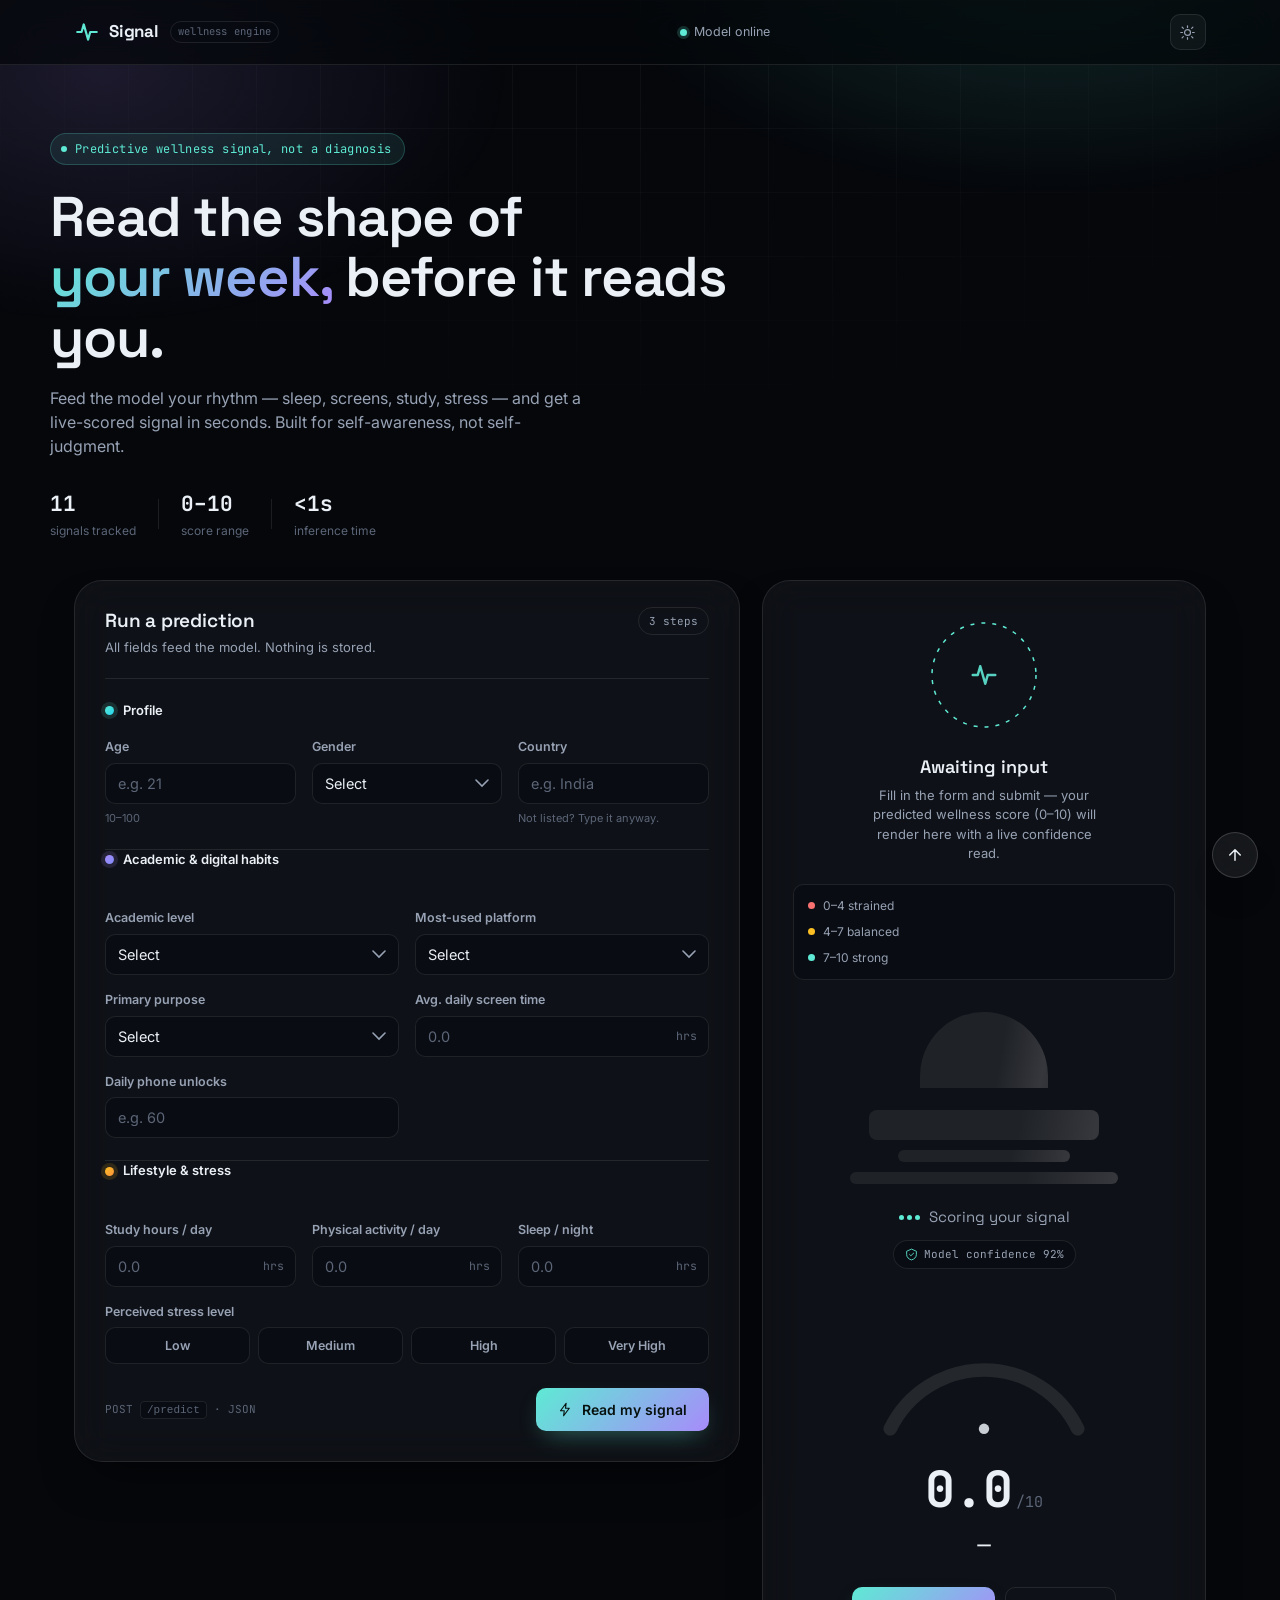
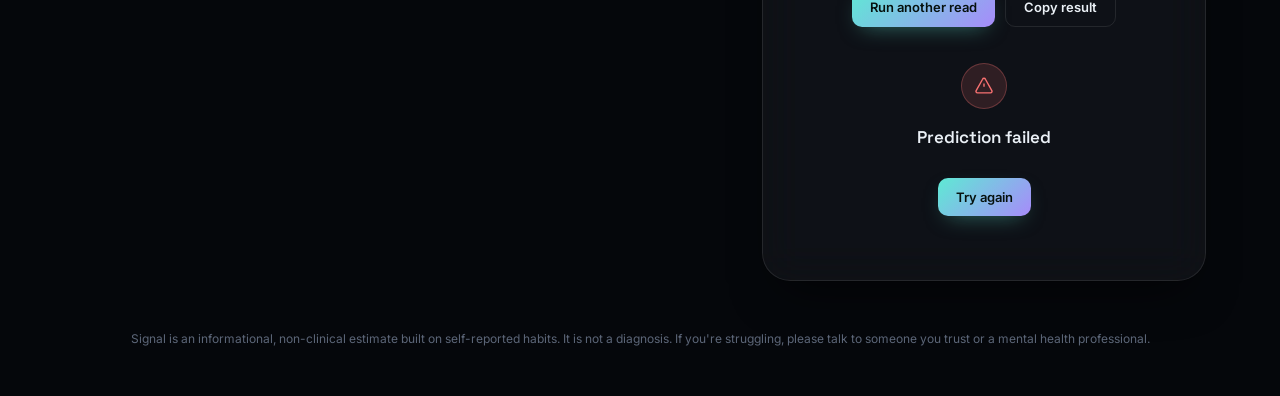
==== index.html @ 1fbdcd04 "Add files via upload" ====
<!DOCTYPE html>
<html lang="en">
<head>
<meta charset="UTF-8" />
<meta name="viewport" content="width=device-width, initial-scale=1.0" />
<title>Signal — Wellness Prediction</title>
<link rel="preconnect" href="https://fonts.googleapis.com">
<link rel="preconnect" href="https://fonts.gstatic.com" crossorigin>
<link href="https://fonts.googleapis.com/css2?family=Space+Grotesk:wght@400;500;600;700&family=Inter:wght@400;500;600;700;800&family=JetBrains+Mono:wght@400;500;600;700&display=swap" rel="stylesheet">
<link rel="stylesheet" href="style.css" />
</head>
<body data-theme="dark">

<div class="bg-glow" aria-hidden="true"></div>
<div class="bg-grid" aria-hidden="true"></div>

<!-- ============ TOAST HOST ============ -->
<div class="toast-host" id="toast-host" aria-live="polite" aria-atomic="true"></div>

<!-- ============ STICKY NAV ============ -->
<nav class="topnav">
  <div class="topnav-inner">
    <div class="brand">
      <span class="brand-mark" aria-hidden="true">
        <svg viewBox="0 0 24 24" fill="none"><path d="M3 12h4l2-7 4 14 2-7h6" stroke="url(#navGrad)" stroke-width="2" stroke-linecap="round" stroke-linejoin="round"/><defs><linearGradient id="navGrad" x1="0" y1="0" x2="24" y2="0"><stop stop-color="#5EEAD4"/><stop offset="1" stop-color="#A78BFA"/></linearGradient></defs></svg>
      </span>
      <span class="brand-name">Signal</span>
      <span class="brand-tag">wellness&nbsp;engine</span>
    </div>

    <div class="topnav-status">
      <span class="status-dot" id="status-dot"></span>
      <span class="status-text" id="status-text">Model online</span>
    </div>

    <div class="topnav-actions">
      <button type="button" class="icon-btn" id="theme-toggle" aria-label="Toggle dark mode" title="Toggle theme">
        <svg class="icon-sun" viewBox="0 0 24 24" fill="none"><circle cx="12" cy="12" r="4.2" stroke="currentColor" stroke-width="1.7"/><path d="M12 2.5v2.4M12 19.1v2.4M4.4 4.4l1.7 1.7M17.9 17.9l1.7 1.7M2.5 12h2.4M19.1 12h2.4M4.4 19.6l1.7-1.7M17.9 6.1l1.7-1.7" stroke="currentColor" stroke-width="1.7" stroke-linecap="round"/></svg>
        <svg class="icon-moon" viewBox="0 0 24 24" fill="none"><path d="M20 14.5A8.5 8.5 0 1 1 9.5 4a6.8 6.8 0 0 0 10.5 10.5Z" stroke="currentColor" stroke-width="1.7" stroke-linejoin="round"/></svg>
      </button>
    </div>
  </div>
</nav>

<!-- ============ HERO ============ -->
<header class="hero">
  <div class="hero-inner">
    <span class="hero-eyebrow">
      <span class="eyebrow-pulse"></span>
      Predictive wellness signal, not a diagnosis
    </span>
    <h1 class="hero-title">Read the shape of<br /><em>your week,</em> before it reads you.</h1>
    <p class="hero-sub">Feed the model your rhythm — sleep, screens, study, stress — and get a live-scored signal in seconds. Built for self-awareness, not self-judgment.</p>
    <div class="hero-stats">
      <div class="hero-stat">
        <span class="hero-stat-num">11</span>
        <span class="hero-stat-label">signals tracked</span>
      </div>
      <div class="hero-stat-divider" aria-hidden="true"></div>
      <div class="hero-stat">
        <span class="hero-stat-num">0–10</span>
        <span class="hero-stat-label">score range</span>
      </div>
      <div class="hero-stat-divider" aria-hidden="true"></div>
      <div class="hero-stat">
        <span class="hero-stat-num">&lt;1s</span>
        <span class="hero-stat-label">inference time</span>
      </div>
    </div>
  </div>
</header>

<!-- ============ MAIN ============ -->
<main class="layout">

  <!-- FORM PANEL -->
  <section class="panel form-panel glass" aria-labelledby="form-heading">
    <div class="panel-head">
      <div>
        <h2 id="form-heading" class="panel-title">Run a prediction</h2>
        <p class="panel-sub">All fields feed the model. Nothing is stored.</p>
      </div>
      <span class="panel-badge">3 steps</span>
    </div>

    <form id="predict-form" novalidate>

      <fieldset class="group">
        <legend><span class="legend-dot" style="--dot-c1:#5EEAD4;--dot-c2:#22D3EE"></span> Profile</legend>
        <div class="grid grid-3">
          <div class="field">
            <label for="age">Age</label>
            <input type="number" id="age" name="age" min="10" max="100" step="1" required placeholder="e.g. 21" />
            <span class="hint">10–100</span>
            <span class="error-msg" data-for="age"></span>
          </div>
          <div class="field">
            <label for="gender">Gender</label>
            <select id="gender" name="gender" required>
              <option value="" disabled selected hidden>Select</option>
              <option value="Male">Male</option>
              <option value="Female">Female</option>
            </select>
            <span class="error-msg" data-for="gender"></span>
          </div>
          <div class="field">
            <label for="country">Country</label>
            <input type="text" id="country" name="country" list="country-list" required placeholder="e.g. India" autocomplete="off" />
            <datalist id="country-list">
              <option value="India"></option>
              <option value="USA"></option>
              <option value="Canada"></option>
              <option value="Australia"></option>
              <option value="UK"></option>
              <option value="Germany"></option>
              <option value="Mexico"></option>
              <option value="Turkey"></option>
              <option value="France"></option>
            </datalist>
            <span class="hint">Not listed? Type it anyway.</span>
            <span class="error-msg" data-for="country"></span>
          </div>
        </div>
      </fieldset>

      <fieldset class="group">
        <legend><span class="legend-dot" style="--dot-c1:#A78BFA;--dot-c2:#818CF8"></span> Academic &amp; digital habits</legend>
        <div class="grid grid-2">
          <div class="field">
            <label for="academic_level">Academic level</label>
            <select id="academic_level" name="academic_level" required>
              <option value="" disabled selected hidden>Select</option>
              <option value="High School">High School</option>
              <option value="Undergraduate">Undergraduate</option>
              <option value="Graduate">Graduate</option>
            </select>
            <span class="error-msg" data-for="academic_level"></span>
          </div>
          <div class="field">
            <label for="most_used_platform">Most-used platform</label>
            <select id="most_used_platform" name="most_used_platform" required>
              <option value="" disabled selected hidden>Select</option>
              <option value="Facebook">Facebook</option>
              <option value="Instagram">Instagram</option>
              <option value="Snapchat">Snapchat</option>
              <option value="Twitter">Twitter</option>
              <option value="YouTube">YouTube</option>
              <option value="TikTok">TikTok</option>
              <option value="LinkedIn">LinkedIn</option>
              <option value="LINE">LINE</option>
              <option value="KakaoTalk">KakaoTalk</option>
              <option value="VKontakte">VKontakte</option>
              <option value="WhatsApp">WhatsApp</option>
              <option value="WeChat">WeChat</option>
            </select>
            <span class="error-msg" data-for="most_used_platform"></span>
          </div>
          <div class="field">
            <label for="purpose_of_use">Primary purpose</label>
            <select id="purpose_of_use" name="purpose_of_use" required>
              <option value="" disabled selected hidden>Select</option>
              <option value="Networking">Networking</option>
              <option value="Education">Education</option>
              <option value="Entertainment">Entertainment</option>
              <option value="News">News</option>
            </select>
            <span class="error-msg" data-for="purpose_of_use"></span>
          </div>
          <div class="field">
            <label for="avg_daily_usage_hours">Avg. daily screen time</label>
            <div class="unit-input">
              <input type="number" id="avg_daily_usage_hours" name="avg_daily_usage_hours" min="0" max="24" step="0.1" required placeholder="0.0" />
              <span class="unit">hrs</span>
            </div>
            <span class="error-msg" data-for="avg_daily_usage_hours"></span>
          </div>
          <div class="field">
            <label for="daily_unlocks">Daily phone unlocks</label>
            <input type="number" id="daily_unlocks" name="daily_unlocks" min="0" step="1" required placeholder="e.g. 60" />
            <span class="error-msg" data-for="daily_unlocks"></span>
          </div>
        </div>
      </fieldset>

      <fieldset class="group">
        <legend><span class="legend-dot" style="--dot-c1:#FBBF24;--dot-c2:#FB923C"></span> Lifestyle &amp; stress</legend>
        <div class="grid grid-3">
          <div class="field">
            <label for="study_hours">Study hours / day</label>
            <div class="unit-input">
              <input type="number" id="study_hours" name="study_hours" min="0" max="24" step="0.1" required placeholder="0.0" />
              <span class="unit">hrs</span>
            </div>
            <span class="error-msg" data-for="study_hours"></span>
          </div>
          <div class="field">
            <label for="physical_activity_hours">Physical activity / day</label>
            <div class="unit-input">
              <input type="number" id="physical_activity_hours" name="physical_activity_hours" min="0" max="24" step="0.1" required placeholder="0.0" />
              <span class="unit">hrs</span>
            </div>
            <span class="error-msg" data-for="physical_activity_hours"></span>
          </div>
          <div class="field">
            <label for="sleep_hours_per_night">Sleep / night</label>
            <div class="unit-input">
              <input type="number" id="sleep_hours_per_night" name="sleep_hours_per_night" min="0" max="24" step="0.1" required placeholder="0.0" />
              <span class="unit">hrs</span>
            </div>
            <span class="error-msg" data-for="sleep_hours_per_night"></span>
          </div>
          <div class="field field-span">
            <label>Perceived stress level</label>
            <div class="segmented" id="stress_level_group" data-name="stress_level">
              <button type="button" class="seg-btn" data-value="Low">Low</button>
              <button type="button" class="seg-btn" data-value="Medium">Medium</button>
              <button type="button" class="seg-btn" data-value="High">High</button>
              <button type="button" class="seg-btn" data-value="Very High">Very High</button>
            </div>
            <input type="hidden" id="stress_level" name="stress_level" required />
            <span class="error-msg" data-for="stress_level"></span>
          </div>
        </div>
      </fieldset>

      <div class="form-footer">
        <p class="api-note">POST <code>/predict</code> · JSON</p>
        <button type="submit" class="submit-btn" id="submit-btn">
          <svg class="btn-icon" viewBox="0 0 24 24" fill="none"><path d="M13 2 4 14h6l-1 8 9-12h-6l1-8Z" stroke="currentColor" stroke-width="1.8" stroke-linecap="round" stroke-linejoin="round"/></svg>
          <span class="btn-label">Read my signal</span>
          <span class="btn-spinner" aria-hidden="true"></span>
        </button>
      </div>
    </form>
  </section>

  <!-- RESULT PANEL -->
  <aside class="panel result-panel glass" aria-live="polite">
    <div class="result-inner" id="result-inner">

      <!-- IDLE -->
      <div class="state state-idle" id="state-idle">
        <div class="idle-orb">
          <svg viewBox="0 0 120 120" class="orb-ring"><circle cx="60" cy="60" r="52" fill="none" stroke="url(#idleGrad)" stroke-width="1.5" stroke-dasharray="4 7"/><defs><linearGradient id="idleGrad" x1="0" y1="0" x2="120" y2="120"><stop stop-color="#5EEAD4"/><stop offset="1" stop-color="#A78BFA"/></linearGradient></defs></svg>
          <svg class="orb-glyph" viewBox="0 0 24 24" fill="none"><path d="M3 12h4l2-7 4 14 2-7h6" stroke="url(#idleGrad2)" stroke-width="2" stroke-linecap="round" stroke-linejoin="round"/><defs><linearGradient id="idleGrad2" x1="0" y1="0" x2="24" y2="0"><stop stop-color="#5EEAD4"/><stop offset="1" stop-color="#A78BFA"/></linearGradient></defs></svg>
        </div>
        <p class="idle-label">Awaiting input</p>
        <p class="idle-copy">Fill in the form and submit — your predicted wellness score (0–10) will render here with a live confidence read.</p>
        <div class="idle-legend">
          <span><i class="dot dot-low"></i>0–4 strained</span>
          <span><i class="dot dot-mid"></i>4–7 balanced</span>
          <span><i class="dot dot-high"></i>7–10 strong</span>
        </div>
      </div>

      <!-- LOADING (skeleton) -->
      <div class="state state-loading" id="state-loading" hidden>
        <div class="skel skel-circle"></div>
        <div class="skel skel-line skel-line-lg"></div>
        <div class="skel skel-line skel-line-md"></div>
        <div class="skel skel-line skel-line-sm"></div>
        <p class="loading-label">
          <span class="loading-dots"><i></i><i></i><i></i></span>
          Scoring your signal
        </p>
      </div>

      <!-- RESULT -->
      <div class="state state-result" id="state-result" hidden>
        <div class="confidence-chip" id="confidence-chip">
          <svg viewBox="0 0 24 24" fill="none" width="13" height="13"><path d="M12 2 3 6v6c0 5 3.8 8.7 9 10 5.2-1.3 9-5 9-10V6l-9-4Z" stroke="currentColor" stroke-width="1.6" stroke-linejoin="round"/><path d="m8.5 12 2.3 2.3L16 9.5" stroke="currentColor" stroke-width="1.6" stroke-linecap="round" stroke-linejoin="round"/></svg>
          <span id="confidence-text">Model confidence 92%</span>
        </div>

        <svg class="gauge gauge-result" viewBox="0 0 240 160" aria-hidden="true">
          <defs>
            <linearGradient id="gaugeGradient" x1="0%" y1="0%" x2="100%" y2="0%">
              <stop offset="0%" stop-color="#F87171"/>
              <stop offset="45%" stop-color="#FBBF24"/>
              <stop offset="100%" stop-color="#5EEAD4"/>
            </linearGradient>
            <filter id="glow"><feGaussianBlur stdDeviation="3.5" result="b"/><feMerge><feMergeNode in="b"/><feMergeNode in="SourceGraphic"/></feMerge></filter>
          </defs>
          <path class="gauge-track" d="M 30 140 A 100 100 0 0 1 210 140" />
          <path class="gauge-fill" id="gauge-fill" d="M 30 140 A 100 100 0 0 1 210 140" filter="url(#glow)" />
          <g class="gauge-ticks"></g>
          <circle class="gauge-needle-hub" cx="120" cy="140" r="5" />
        </svg>
        <div class="score-readout">
          <span class="score-number" id="score-number">0.0</span>
          <span class="score-max">/10</span>
        </div>
        <p class="score-band" id="score-band">—</p>
        <p class="score-context" id="score-context"></p>

        <div class="result-actions">
          <button type="button" class="reset-btn" id="reset-btn">Run another read</button>
          <button type="button" class="ghost-btn" id="copy-btn">Copy result</button>
        </div>
      </div>

      <!-- ERROR -->
      <div class="state state-error" id="state-error" hidden>
        <div class="error-icon" aria-hidden="true">
          <svg viewBox="0 0 24 24" fill="none" width="20" height="20"><path d="M12 9v4M12 16.5h.01M10.3 3.9 2.6 17.5a1.8 1.8 0 0 0 1.6 2.7h15.6a1.8 1.8 0 0 0 1.6-2.7L13.7 3.9a1.8 1.8 0 0 0-3.4 0Z" stroke="currentColor" stroke-width="1.7" stroke-linejoin="round"/></svg>
        </div>
        <p class="error-label" id="error-label">Prediction failed</p>
        <p class="error-copy" id="error-copy"></p>
        <button type="button" class="reset-btn" id="error-retry-btn">Try again</button>
      </div>

    </div>
  </aside>

</main>

<!-- ============ FLOATING ACTION BUTTON ============ -->
<button type="button" class="fab" id="fab-top" aria-label="Back to top" hidden>
  <svg viewBox="0 0 24 24" fill="none"><path d="M12 19V5M5 12l7-7 7 7" stroke="currentColor" stroke-width="2" stroke-linecap="round" stroke-linejoin="round"/></svg>
</button>

<footer class="site-footer">
  <p>Signal is an informational, non-clinical estimate built on self-reported habits. It is not a diagnosis. If you're struggling, please talk to someone you trust or a mental health professional.</p>
</footer>

<script src="script.js"></script>
</body>
</html>
---- style.css ----
/* =========================================================
   TOKENS
   ========================================================= */
:root {
  --font-display: 'Space Grotesk', 'Inter', sans-serif;
  --font-body:    'Inter', -apple-system, sans-serif;
  --font-mono:    'JetBrains Mono', 'SFMono-Regular', monospace;

  --radius-sm: 10px;
  --radius-md: 16px;
  --radius-lg: 24px;
  --radius-xl: 28px;

  --cyan:   #5EEAD4;
  --cyan-2: #22D3EE;
  --violet: #A78BFA;
  --indigo: #818CF8;
  --amber:  #FBBF24;
  --coral:  #F87171;
  --grad:   linear-gradient(135deg, var(--cyan) 0%, var(--violet) 100%);

  --ease: cubic-bezier(0.22, 1, 0.36, 1);
}

/* ---------- dark (default) ---------- */
[data-theme="dark"] {
  --bg:        #05070B;
  --bg-2:      #090C12;
  --surface:   rgba(255,255,255,0.045);
  --surface-2: rgba(255,255,255,0.07);
  --border:    rgba(255,255,255,0.09);
  --border-hi: rgba(255,255,255,0.16);
  --ink:       #EAF0F6;
  --ink-soft:  #97A2B4;
  --ink-faint: #5C6678;
  --shadow-card: 0 1px 1px rgba(0,0,0,0.2), 0 24px 48px -20px rgba(0,0,0,0.65);
  --nav-bg: rgba(5,7,11,0.72);
}

/* ---------- light ---------- */
[data-theme="light"] {
  --bg:        #F4F6FA;
  --bg-2:      #ECEFF6;
  --surface:   rgba(255,255,255,0.72);
  --surface-2: rgba(255,255,255,0.92);
  --border:    rgba(15,23,42,0.08);
  --border-hi: rgba(15,23,42,0.14);
  --ink:       #10131A;
  --ink-soft:  #545E70;
  --ink-faint: #8A93A3;
  --shadow-card: 0 1px 1px rgba(15,23,42,0.03), 0 24px 48px -24px rgba(15,23,42,0.22);
  --nav-bg: rgba(244,246,250,0.72);
}

* { box-sizing: border-box; }
html { -webkit-font-smoothing: antialiased; scroll-behavior: smooth; }

body {
  margin: 0;
  background: var(--bg);
  color: var(--ink);
  font-family: var(--font-body);
  line-height: 1.5;
  position: relative;
  transition: background 0.35s var(--ease), color 0.35s var(--ease);
}

/* custom scrollbar */
::-webkit-scrollbar { width: 10px; height: 10px; }
::-webkit-scrollbar-track { background: transparent; }
::-webkit-scrollbar-thumb { background: var(--border-hi); border-radius: 10px; border: 2px solid var(--bg); }
::-webkit-scrollbar-thumb:hover { background: var(--ink-faint); }
* { scrollbar-width: thin; scrollbar-color: var(--border-hi) transparent; }

/* ambient bg */
.bg-glow {
  position: fixed; inset: 0; z-index: 0; pointer-events: none;
  background:
    radial-gradient(760px 420px at 82% -6%, rgba(94,234,212,0.16), transparent 60%),
    radial-gradient(680px 420px at 8% 8%, rgba(167,139,250,0.14), transparent 60%);
  transition: opacity 0.35s var(--ease);
}
[data-theme="light"] .bg-glow { opacity: 0.6; }

.bg-grid {
  position: fixed; inset: 0; z-index: 0; pointer-events: none; opacity: 0.5;
  background-image:
    linear-gradient(var(--border) 1px, transparent 1px),
    linear-gradient(90deg, var(--border) 1px, transparent 1px);
  background-size: 64px 64px;
  mask-image: radial-gradient(1100px 620px at 50% 0%, black, transparent 75%);
  -webkit-mask-image: radial-gradient(1100px 620px at 50% 0%, black, transparent 75%);
}

.glass {
  background: var(--surface);
  backdrop-filter: blur(20px) saturate(140%);
  -webkit-backdrop-filter: blur(20px) saturate(140%);
  border: 1px solid var(--border);
}

/* =========================================================
   TOAST
   ========================================================= */
.toast-host {
  position: fixed; top: 84px; right: 20px; z-index: 900;
  display: flex; flex-direction: column; gap: 10px;
  width: min(340px, calc(100vw - 40px));
}
.toast {
  display: flex; align-items: flex-start; gap: 10px;
  padding: 13px 14px; border-radius: var(--radius-sm);
  background: var(--surface-2); backdrop-filter: blur(16px);
  border: 1px solid var(--border-hi);
  box-shadow: var(--shadow-card);
  animation: toast-in 0.32s var(--ease);
  font-size: 13px; color: var(--ink);
}
.toast.leaving { animation: toast-out 0.28s var(--ease) forwards; }
.toast-icon { flex-shrink: 0; width: 18px; height: 18px; margin-top: 1px; }
.toast.success .toast-icon { color: var(--cyan); }
.toast.error .toast-icon { color: var(--coral); }
.toast-body strong { display: block; font-weight: 600; margin-bottom: 2px; }
.toast-body span { color: var(--ink-soft); }
@keyframes toast-in { from { opacity: 0; transform: translateY(-8px) scale(0.97); } to { opacity: 1; transform: none; } }
@keyframes toast-out { to { opacity: 0; transform: translateX(12px) scale(0.97); } }

/* =========================================================
   TOPNAV
   ========================================================= */
.topnav {
  position: sticky; top: 0; z-index: 100;
  background: var(--nav-bg);
  backdrop-filter: blur(16px) saturate(140%);
  -webkit-backdrop-filter: blur(16px) saturate(140%);
  border-bottom: 1px solid var(--border);
}
.topnav-inner {
  max-width: 1180px; margin: 0 auto; padding: 14px 24px;
  display: flex; align-items: center; justify-content: space-between; gap: 16px;
}
.brand { display: flex; align-items: center; gap: 9px; }
.brand-mark { width: 26px; height: 26px; display: inline-flex; }
.brand-mark svg { width: 100%; height: 100%; }
.brand-name { font-family: var(--font-display); font-weight: 700; font-size: 17px; letter-spacing: -0.01em; }
.brand-tag {
  font-family: var(--font-mono); font-size: 10.5px; color: var(--ink-faint);
  border: 1px solid var(--border); padding: 2px 7px; border-radius: 100px;
  margin-left: 2px; letter-spacing: 0.02em;
}
.topnav-status { display: flex; align-items: center; gap: 7px; font-size: 12.5px; color: var(--ink-soft); }
.status-dot { width: 7px; height: 7px; border-radius: 50%; background: var(--cyan); box-shadow: 0 0 0 3px rgba(94,234,212,0.18); animation: dot-breathe 2.4s ease-in-out infinite; }
.status-dot.offline { background: var(--coral); box-shadow: 0 0 0 3px rgba(248,113,113,0.18); }
@keyframes dot-breathe { 0%,100% { opacity: 1; } 50% { opacity: 0.45; } }
.icon-btn {
  width: 36px; height: 36px; border-radius: 10px; border: 1px solid var(--border);
  background: var(--surface); color: var(--ink-soft); display: inline-flex; align-items: center; justify-content: center;
  cursor: pointer; transition: all 0.15s var(--ease);
}
.icon-btn:hover { color: var(--ink); border-color: var(--border-hi); transform: translateY(-1px); }
.icon-btn svg { width: 17px; height: 17px; }
.icon-btn .icon-moon { display: none; }
[data-theme="light"] .icon-btn .icon-sun { display: none; }
[data-theme="light"] .icon-btn .icon-moon { display: block; }

/* =========================================================
   HERO
   ========================================================= */
.hero { position: relative; z-index: 1; padding: 68px 24px 40px; }
.hero-inner { max-width: 1180px; margin: 0 auto; }
.hero-eyebrow {
  display: inline-flex; align-items: center; gap: 8px;
  font-family: var(--font-mono); font-size: 12px; letter-spacing: 0.03em;
  color: var(--cyan); background: rgba(94,234,212,0.09);
  border: 1px solid rgba(94,234,212,0.22);
  padding: 6px 13px 6px 10px; border-radius: 100px; margin-bottom: 22px;
}
.eyebrow-pulse { width: 6px; height: 6px; border-radius: 50%; background: var(--cyan); animation: dot-breathe 2s ease-in-out infinite; }
.hero-title {
  font-family: var(--font-display); font-weight: 600; font-size: clamp(2.3rem, 4.6vw, 3.5rem);
  line-height: 1.08; margin: 0 0 18px; letter-spacing: -0.02em; max-width: 780px;
}
.hero-title em {
  font-style: normal; background: var(--grad); -webkit-background-clip: text; background-clip: text; color: transparent;
}
.hero-sub { max-width: 540px; font-size: 16px; color: var(--ink-soft); margin: 0 0 30px; }
.hero-stats { display: flex; align-items: center; gap: 22px; flex-wrap: wrap; }
.hero-stat { display: flex; flex-direction: column; gap: 2px; }
.hero-stat-num { font-family: var(--font-mono); font-weight: 700; font-size: 21px; }
.hero-stat-label { font-size: 12px; color: var(--ink-faint); }
.hero-stat-divider { width: 1px; height: 30px; background: var(--border); }

/* =========================================================
   LAYOUT
   ========================================================= */
.layout {
  max-width: 1180px; margin: 0 auto; padding: 0 24px 48px;
  display: grid; grid-template-columns: 1.5fr 1fr; gap: 22px; align-items: start;
  position: relative; z-index: 1;
}

.panel {
  border-radius: var(--radius-xl);
  box-shadow: var(--shadow-card);
  animation: panel-in 0.5s var(--ease) both;
}
@keyframes panel-in { from { opacity: 0; transform: translateY(14px); } to { opacity: 1; transform: none; } }
.form-panel { padding: 26px 30px 30px; animation-delay: 0.03s; }
.result-panel { animation-delay: 0.12s; }

.panel-head { display: flex; align-items: flex-start; justify-content: space-between; gap: 12px; margin-bottom: 22px; padding-bottom: 20px; border-bottom: 1px solid var(--border); }
.panel-title { font-family: var(--font-display); font-size: 19px; font-weight: 600; margin: 0 0 3px; letter-spacing: -0.01em; }
.panel-sub { font-size: 13px; color: var(--ink-soft); margin: 0; }
.panel-badge { font-family: var(--font-mono); font-size: 11px; color: var(--ink-soft); border: 1px solid var(--border); padding: 5px 10px; border-radius: 100px; white-space: nowrap; }

/* =========================================================
   FORM
   ========================================================= */
fieldset.group { border: none; margin: 0; padding: 22px 0; border-bottom: 1px solid var(--border); }
fieldset.group:first-of-type { padding-top: 0; }
fieldset.group:last-of-type { border-bottom: none; padding-bottom: 4px; }

legend {
  font-family: var(--font-body); font-weight: 600; font-size: 13px; color: var(--ink);
  display: flex; align-items: center; gap: 9px; padding: 0; margin-bottom: 18px;
}
.legend-dot {
  width: 9px; height: 9px; border-radius: 50%;
  background: linear-gradient(135deg, var(--dot-c1), var(--dot-c2));
  box-shadow: 0 0 0 4px color-mix(in srgb, var(--dot-c1) 14%, transparent);
}

.grid { display: grid; gap: 16px; }
.grid-2 { grid-template-columns: repeat(2, 1fr); }
.grid-3 { grid-template-columns: repeat(3, 1fr); }

.field { display: flex; flex-direction: column; gap: 6px; position: relative; }
.field-span { grid-column: 1 / -1; }

label { font-size: 12.5px; font-weight: 600; color: var(--ink-soft); }

input[type="text"], input[type="number"], select {
  font-family: var(--font-body); font-size: 14.5px; color: var(--ink);
  background: var(--bg-2); border: 1.5px solid var(--border); border-radius: var(--radius-sm);
  padding: 11px 12px; width: 100%; appearance: none;
  transition: border-color 0.15s var(--ease), box-shadow 0.15s var(--ease), background 0.15s var(--ease);
}
select {
  background-image: url("data:image/svg+xml,%3Csvg xmlns='http://www.w3.org/2000/svg' width='14' height='9'%3E%3Cpath d='M1 1l6 6 6-6' stroke='%2397A2B4' stroke-width='1.6' fill='none' stroke-linecap='round'/%3E%3C/svg%3E");
  background-repeat: no-repeat; background-position: right 12px center; padding-right: 34px; cursor: pointer;
}
input::placeholder { color: var(--ink-faint); }
input:hover, select:hover { border-color: var(--border-hi); }
input:focus, select:focus { outline: none; border-color: var(--cyan-2); box-shadow: 0 0 0 3.5px rgba(34,211,238,0.14); }
.field.field-error input, .field.field-error select { border-color: var(--coral); box-shadow: 0 0 0 3.5px rgba(248,113,113,0.12); }

.unit-input { position: relative; }
.unit-input input { padding-right: 46px; }
.unit-input .unit { position: absolute; right: 12px; top: 50%; transform: translateY(-50%); font-family: var(--font-mono); font-size: 11.5px; color: var(--ink-faint); pointer-events: none; }

.hint { font-size: 11px; color: var(--ink-faint); }
.error-msg { font-size: 11.5px; color: var(--coral); min-height: 0; display: none; }
.field.field-error .error-msg { display: block; }

.segmented { display: grid; grid-template-columns: repeat(4, 1fr); gap: 8px; }
.seg-btn {
  font-family: var(--font-body); font-size: 12.5px; font-weight: 600; color: var(--ink-soft);
  background: var(--bg-2); border: 1.5px solid var(--border); border-radius: var(--radius-sm);
  padding: 10px 6px; cursor: pointer; transition: all 0.15s var(--ease);
}
.seg-btn:hover { border-color: var(--border-hi); color: var(--ink); }
.seg-btn.active { background: var(--grad); border-color: transparent; color: #06110E; }
.seg-btn[data-value="High"].active { background: linear-gradient(135deg, var(--amber), #FB923C); color: #2B1600; }
.seg-btn[data-value="Very High"].active { background: linear-gradient(135deg, var(--coral), #F43F5E); color: #2B0808; }

.form-footer { display: flex; align-items: center; justify-content: space-between; gap: 16px; padding-top: 20px; }
.api-note { font-family: var(--font-mono); font-size: 11px; color: var(--ink-faint); margin: 0; }
.api-note code { background: var(--bg-2); padding: 2px 6px; border-radius: 4px; border: 1px solid var(--border); }

.submit-btn {
  position: relative; font-family: var(--font-body); font-weight: 600; font-size: 14px; color: #06110E;
  background: var(--grad); border: none; border-radius: var(--radius-sm); padding: 13px 22px;
  cursor: pointer; display: inline-flex; align-items: center; gap: 9px; white-space: nowrap;
  box-shadow: 0 10px 26px -10px rgba(94,234,212,0.45);
  transition: transform 0.15s var(--ease), box-shadow 0.15s var(--ease), opacity 0.15s var(--ease);
}
.submit-btn:hover { transform: translateY(-1px); box-shadow: 0 14px 32px -10px rgba(94,234,212,0.55); }
.submit-btn:active { transform: translateY(0) scale(0.98); }
.submit-btn:disabled { opacity: 0.7; cursor: progress; transform: none; }
.btn-icon { width: 15px; height: 15px; }
.btn-spinner { display: none; width: 13px; height: 13px; border-radius: 50%; border: 2px solid rgba(6,17,14,0.3); border-top-color: #06110E; animation: spin 0.7s linear infinite; }
.submit-btn.loading .btn-label { opacity: 0.85; }
.submit-btn.loading .btn-spinner { display: inline-block; }
.submit-btn.loading .btn-icon { display: none; }
@keyframes spin { to { transform: rotate(360deg); } }

/* =========================================================
   RESULT PANEL
   ========================================================= */
.result-panel { position: sticky; top: 84px; min-height: 540px; display: flex; overflow: hidden; }
.result-inner { width: 100%; padding: 34px 30px; display: flex; flex-direction: column; align-items: center; text-align: center; gap: 6px; }
.state { width: 100%; display: flex; flex-direction: column; align-items: center; }

/* idle */
.idle-orb { position: relative; width: 120px; height: 120px; margin-bottom: 18px; display: flex; align-items: center; justify-content: center; }
.orb-ring { position: absolute; inset: 0; animation: spin-slow 18s linear infinite; }
.orb-glyph { width: 30px; height: 30px; opacity: 0.9; }
@keyframes spin-slow { to { transform: rotate(360deg); } }
.idle-label { font-family: var(--font-display); font-size: 18px; font-weight: 600; margin: 0 0 6px; }
.idle-copy { font-size: 13px; color: var(--ink-soft); max-width: 240px; margin: 0 0 20px; }
.idle-legend { display: flex; flex-direction: column; gap: 8px; font-size: 12px; color: var(--ink-soft); align-self: stretch; text-align: left; background: var(--bg-2); border: 1px solid var(--border); border-radius: var(--radius-sm); padding: 12px 14px; }
.idle-legend span { display: flex; align-items: center; gap: 8px; }
.dot { width: 7px; height: 7px; border-radius: 50%; display: inline-block; flex-shrink: 0; }
.dot-low { background: var(--coral); } .dot-mid { background: var(--amber); } .dot-high { background: var(--cyan); }

/* skeleton loading */
.state-loading { padding: 26px 0 6px; align-items: center; }
.skel { background: linear-gradient(100deg, var(--surface-2) 30%, var(--border-hi) 45%, var(--surface-2) 60%); background-size: 220% 100%; animation: skel-sheen 1.4s ease-in-out infinite; border-radius: 10px; }
.skel-circle { width: 128px; height: 76px; border-radius: 76px 76px 0 0; margin-bottom: 22px; }
.skel-line { height: 12px; margin-bottom: 10px; }
.skel-line-lg { width: 60%; height: 30px; border-radius: 8px; }
.skel-line-md { width: 45%; }
.skel-line-sm { width: 70%; margin-bottom: 22px; }
@keyframes skel-sheen { 0% { background-position: 160% 0; } 100% { background-position: -60% 0; } }
.loading-label { font-family: var(--font-display); font-size: 15px; color: var(--ink-soft); display: flex; align-items: center; gap: 9px; margin: 0; }
.loading-dots { display: inline-flex; gap: 3px; }
.loading-dots i { width: 5px; height: 5px; border-radius: 50%; background: var(--cyan); animation: dot-bounce 1s ease-in-out infinite; }
.loading-dots i:nth-child(2) { animation-delay: 0.15s; } .loading-dots i:nth-child(3) { animation-delay: 0.3s; }
@keyframes dot-bounce { 0%,60%,100% { transform: translateY(0); opacity: 0.5; } 30% { transform: translateY(-4px); opacity: 1; } }

/* confidence chip */
.confidence-chip {
  display: inline-flex; align-items: center; gap: 6px; font-family: var(--font-mono); font-size: 11px;
  color: var(--ink-soft); background: var(--bg-2); border: 1px solid var(--border);
  padding: 5px 11px; border-radius: 100px; margin-bottom: 14px;
}
.confidence-chip svg { color: var(--cyan); }

/* gauge */
.gauge { width: 100%; max-width: 250px; overflow: visible; margin-bottom: 6px; }
.gauge-track { fill: none; stroke: var(--border); stroke-width: 13; stroke-linecap: round; }
.gauge-fill {
  fill: none; stroke: url(#gaugeGradient); stroke-width: 13; stroke-linecap: round;
  stroke-dasharray: 314; stroke-dashoffset: 314; transition: stroke-dashoffset 1.15s var(--ease);
}
.gauge-needle-hub { fill: var(--ink); opacity: 0.85; }
.gauge-ticks line { stroke: var(--border-hi); stroke-width: 1.5; }

.score-readout { display: flex; align-items: baseline; gap: 4px; margin-top: -4px; }
.score-number { font-family: var(--font-mono); font-weight: 700; font-size: 50px; letter-spacing: -0.02em; }
.score-max { font-family: var(--font-mono); font-size: 15px; color: var(--ink-faint); }
.score-band { font-family: var(--font-display); font-size: 18px; font-weight: 600; margin: 3px 0 8px; }
.score-context { font-size: 13px; color: var(--ink-soft); max-width: 250px; margin: 0 0 22px; }

.result-actions { display: flex; gap: 10px; }
.reset-btn, .ghost-btn {
  font-family: var(--font-body); font-weight: 600; font-size: 13px; border-radius: var(--radius-sm);
  padding: 11px 18px; cursor: pointer; transition: transform 0.12s var(--ease), box-shadow 0.15s var(--ease), background 0.15s var(--ease);
}
.reset-btn { color: #06110E; background: var(--grad); border: none; box-shadow: 0 8px 22px -10px rgba(94,234,212,0.5); }
.reset-btn:hover { transform: translateY(-1px); box-shadow: 0 12px 26px -10px rgba(94,234,212,0.6); }
.ghost-btn { color: var(--ink); background: transparent; border: 1.5px solid var(--border); }
.ghost-btn:hover { border-color: var(--border-hi); background: var(--surface); }
.reset-btn:active, .ghost-btn:active { transform: scale(0.97); }

/* error state */
.state-error { padding: 30px 0; }
.error-icon {
  width: 46px; height: 46px; border-radius: 50%; background: rgba(248,113,113,0.14); color: var(--coral);
  border: 1.5px solid rgba(248,113,113,0.3); display: flex; align-items: center; justify-content: center; margin-bottom: 16px;
}
.error-label { font-family: var(--font-display); font-size: 17px; font-weight: 600; margin: 0 0 6px; }
.error-copy { font-size: 13px; color: var(--ink-soft); max-width: 250px; margin: 0 0 22px; }

/* =========================================================
   FAB
   ========================================================= */
.fab {
  position: fixed; right: 22px; bottom: 22px; z-index: 200;
  width: 46px; height: 46px; border-radius: 50%; border: 1px solid var(--border-hi);
  background: var(--surface-2); backdrop-filter: blur(14px); color: var(--ink);
  display: flex; align-items: center; justify-content: center; cursor: pointer;
  box-shadow: var(--shadow-card); transition: transform 0.15s var(--ease), opacity 0.2s var(--ease);
}
.fab:hover { transform: translateY(-2px); }
.fab svg { width: 18px; height: 18px; }

/* =========================================================
   FOOTER
   ========================================================= */
.site-footer { max-width: 1180px; margin: 0 auto; padding: 0 24px 48px; position: relative; z-index: 1; }
.site-footer p { font-size: 12px; color: var(--ink-faint); text-align: center; margin: 0; line-height: 1.6; }

/* =========================================================
   RESPONSIVE
   ========================================================= */
@media (max-width: 920px) {
  .layout { grid-template-columns: 1fr; }
  .result-panel { position: static; min-height: 420px; }
  .grid-3 { grid-template-columns: repeat(2, 1fr); }
  .hero-stats { gap: 16px; }
}

@media (max-width: 560px) {
  .hero { padding: 40px 16px 28px; }
  .hero-eyebrow { font-size: 11px; }
  .layout { padding: 0 16px 32px; gap: 16px; }
  .form-panel { padding: 20px 18px 24px; }
  .grid-2, .grid-3 { grid-template-columns: 1fr; }
  .segmented { grid-template-columns: repeat(2, 1fr); }
  .form-footer { flex-direction: column; align-items: stretch; gap: 14px; }
  .submit-btn { justify-content: center; }
  .api-note { text-align: center; }
  .topnav-status .status-text { display: none; }
  .brand-tag { display: none; }
  .fab { right: 16px; bottom: 16px; }
}

@media (prefers-reduced-motion: reduce) {
  * { animation-duration: 0.001ms !important; transition-duration: 0.001ms !important; scroll-behavior: auto !important; }
}
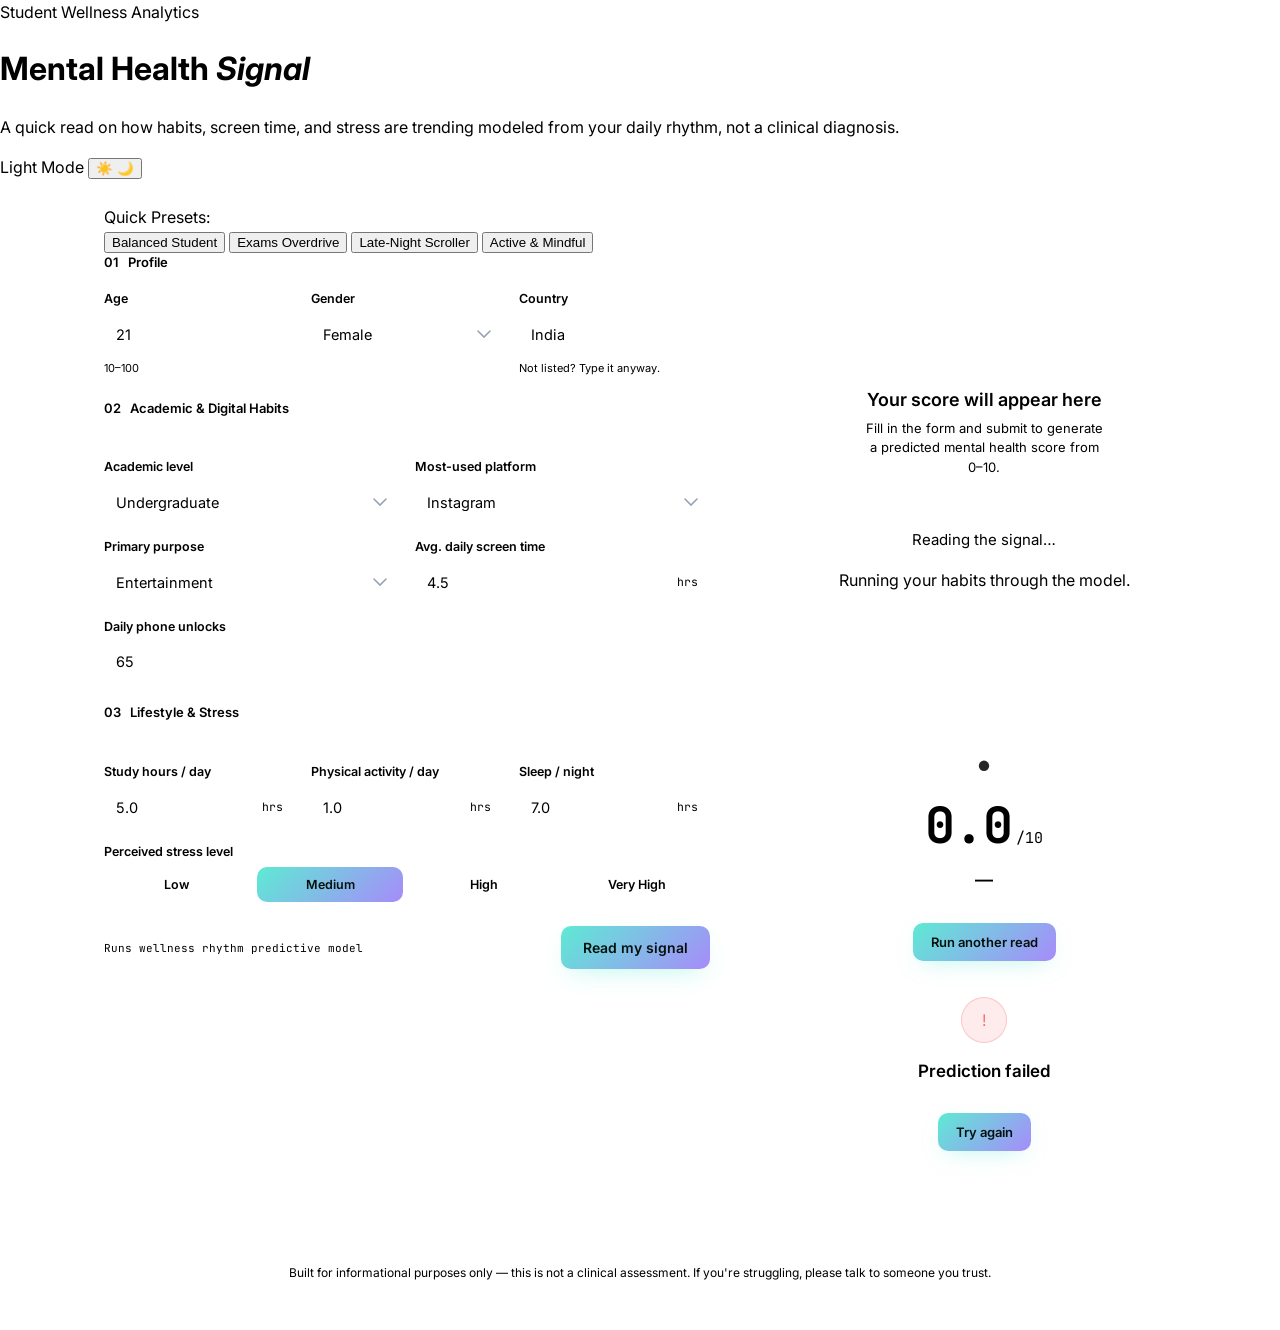
==== commit cb2179fe: "index.html editted" ====
--- a/index.html
+++ b/index.html
@@ -1,111 +1,78 @@
 <!DOCTYPE html>
 <html lang="en">
 <head>
-<meta charset="UTF-8" />
-<meta name="viewport" content="width=device-width, initial-scale=1.0" />
-<title>Signal — Wellness Prediction</title>
-<link rel="preconnect" href="https://fonts.googleapis.com">
-<link rel="preconnect" href="https://fonts.gstatic.com" crossorigin>
-<link href="https://fonts.googleapis.com/css2?family=Space+Grotesk:wght@400;500;600;700&family=Inter:wght@400;500;600;700;800&family=JetBrains+Mono:wght@400;500;600;700&display=swap" rel="stylesheet">
-<link rel="stylesheet" href="style.css" />
+  <meta charset="UTF-8" />
+  <meta name="viewport" content="width=device-width, initial-scale=1.0" />
+  <title>Mental Health Signal — Student Wellness Analytics</title>
+  <link rel="preconnect" href="https://fonts.googleapis.com">
+  <link rel="preconnect" href="https://fonts.gstatic.com" crossorigin>
+  <link href="https://fonts.googleapis.com/css2?family=Fraunces:ital,opsz,wght@0,9..144,400;0,9..144,500;0,9..144,600;1,9..144,500&family=Inter:wght@400;500;600;700&family=JetBrains+Mono:wght@400;500;700&display=swap" rel="stylesheet">
+  <link rel="stylesheet" href="style.css" />
 </head>
-<body data-theme="dark">
-
-<div class="bg-glow" aria-hidden="true"></div>
-<div class="bg-grid" aria-hidden="true"></div>
-
-<!-- ============ TOAST HOST ============ -->
-<div class="toast-host" id="toast-host" aria-live="polite" aria-atomic="true"></div>
-
-<!-- ============ STICKY NAV ============ -->
-<nav class="topnav">
-  <div class="topnav-inner">
-    <div class="brand">
-      <span class="brand-mark" aria-hidden="true">
-        <svg viewBox="0 0 24 24" fill="none"><path d="M3 12h4l2-7 4 14 2-7h6" stroke="url(#navGrad)" stroke-width="2" stroke-linecap="round" stroke-linejoin="round"/><defs><linearGradient id="navGrad" x1="0" y1="0" x2="24" y2="0"><stop stop-color="#5EEAD4"/><stop offset="1" stop-color="#A78BFA"/></linearGradient></defs></svg>
-      </span>
-      <span class="brand-name">Signal</span>
-      <span class="brand-tag">wellness&nbsp;engine</span>
-    </div>
-
-    <div class="topnav-status">
-      <span class="status-dot" id="status-dot"></span>
-      <span class="status-text" id="status-text">Model online</span>
-    </div>
-
-    <div class="topnav-actions">
-      <button type="button" class="icon-btn" id="theme-toggle" aria-label="Toggle dark mode" title="Toggle theme">
-        <svg class="icon-sun" viewBox="0 0 24 24" fill="none"><circle cx="12" cy="12" r="4.2" stroke="currentColor" stroke-width="1.7"/><path d="M12 2.5v2.4M12 19.1v2.4M4.4 4.4l1.7 1.7M17.9 17.9l1.7 1.7M2.5 12h2.4M19.1 12h2.4M4.4 19.6l1.7-1.7M17.9 6.1l1.7-1.7" stroke="currentColor" stroke-width="1.7" stroke-linecap="round"/></svg>
-        <svg class="icon-moon" viewBox="0 0 24 24" fill="none"><path d="M20 14.5A8.5 8.5 0 1 1 9.5 4a6.8 6.8 0 0 0 10.5 10.5Z" stroke="currentColor" stroke-width="1.7" stroke-linejoin="round"/></svg>
+<body>
+
+<div class="noise-overlay" aria-hidden="true"></div>
+
+<!-- HEADER -->
+<header class="site-header">
+  <div class="header-inner">
+    <div>
+      <span class="eyebrow">Student Wellness Analytics</span>
+      <h1 class="title">Mental Health <em>Signal</em></h1>
+      <p class="subtitle">A quick read on how habits, screen time, and stress are trending modeled from your daily rhythm, not a clinical diagnosis.</p>
+    </div>
+
+    <!-- Theme Toggle -->
+    <div class="theme-toggle-container">
+      <span class="theme-label" id="theme-label">Light Mode</span>
+      <button type="button" class="theme-toggle-btn" id="theme-toggle-btn" aria-label="Toggle theme">
+        <span class="toggle-icon sun-icon">☀️</span>
+        <span class="toggle-icon moon-icon">🌙</span>
+        <span class="toggle-thumb"></span>
       </button>
-    </div>
-  </div>
-</nav>
-
-<!-- ============ HERO ============ -->
-<header class="hero">
-  <div class="hero-inner">
-    <span class="hero-eyebrow">
-      <span class="eyebrow-pulse"></span>
-      Predictive wellness signal, not a diagnosis
-    </span>
-    <h1 class="hero-title">Read the shape of<br /><em>your week,</em> before it reads you.</h1>
-    <p class="hero-sub">Feed the model your rhythm — sleep, screens, study, stress — and get a live-scored signal in seconds. Built for self-awareness, not self-judgment.</p>
-    <div class="hero-stats">
-      <div class="hero-stat">
-        <span class="hero-stat-num">11</span>
-        <span class="hero-stat-label">signals tracked</span>
-      </div>
-      <div class="hero-stat-divider" aria-hidden="true"></div>
-      <div class="hero-stat">
-        <span class="hero-stat-num">0–10</span>
-        <span class="hero-stat-label">score range</span>
-      </div>
-      <div class="hero-stat-divider" aria-hidden="true"></div>
-      <div class="hero-stat">
-        <span class="hero-stat-num">&lt;1s</span>
-        <span class="hero-stat-label">inference time</span>
-      </div>
     </div>
   </div>
 </header>
 
-<!-- ============ MAIN ============ -->
 <main class="layout">
 
   <!-- FORM PANEL -->
-  <section class="panel form-panel glass" aria-labelledby="form-heading">
-    <div class="panel-head">
-      <div>
-        <h2 id="form-heading" class="panel-title">Run a prediction</h2>
-        <p class="panel-sub">All fields feed the model. Nothing is stored.</p>
-      </div>
-      <span class="panel-badge">3 steps</span>
+  <section class="panel form-panel" aria-labelledby="form-heading">
+    <!-- PRESETS -->
+    <div class="presets-bar">
+      <span class="presets-title">Quick Presets:</span>
+      <div class="presets-buttons">
+        <button type="button" class="preset-btn active" data-preset="balanced">Balanced Student</button>
+        <button type="button" class="preset-btn" data-preset="exam">Exams Overdrive</button>
+        <button type="button" class="preset-btn" data-preset="scroller">Late-Night Scroller</button>
+        <button type="button" class="preset-btn" data-preset="athlete">Active & Mindful</button>
+      </div>
     </div>
 
     <form id="predict-form" novalidate>
 
       <fieldset class="group">
-        <legend><span class="legend-dot" style="--dot-c1:#5EEAD4;--dot-c2:#22D3EE"></span> Profile</legend>
+        <legend><span class="legend-index">01</span> Profile</legend>
         <div class="grid grid-3">
           <div class="field">
             <label for="age">Age</label>
-            <input type="number" id="age" name="age" min="10" max="100" step="1" required placeholder="e.g. 21" />
+            <input type="number" id="age" name="age" min="10" max="100" step="1" required placeholder="e.g. 21" value="21" />
             <span class="hint">10–100</span>
             <span class="error-msg" data-for="age"></span>
           </div>
           <div class="field">
             <label for="gender">Gender</label>
             <select id="gender" name="gender" required>
-              <option value="" disabled selected hidden>Select</option>
+              <option value="" disabled hidden>Select</option>
+              <option value="Female" selected>Female</option>
               <option value="Male">Male</option>
-              <option value="Female">Female</option>
+              <option value="Other">Other</option>
             </select>
             <span class="error-msg" data-for="gender"></span>
           </div>
           <div class="field">
             <label for="country">Country</label>
-            <input type="text" id="country" name="country" list="country-list" required placeholder="e.g. India" autocomplete="off" />
+            <input type="text" id="country" name="country" list="country-list" required placeholder="e.g. India" value="India" autocomplete="off" />
             <datalist id="country-list">
               <option value="India"></option>
               <option value="USA"></option>
@@ -114,8 +81,6 @@
               <option value="UK"></option>
               <option value="Germany"></option>
               <option value="Mexico"></option>
-              <option value="Turkey"></option>
-              <option value="France"></option>
             </datalist>
             <span class="hint">Not listed? Type it anyway.</span>
             <span class="error-msg" data-for="country"></span>
@@ -124,14 +89,14 @@
       </fieldset>
 
       <fieldset class="group">
-        <legend><span class="legend-dot" style="--dot-c1:#A78BFA;--dot-c2:#818CF8"></span> Academic &amp; digital habits</legend>
+        <legend><span class="legend-index">02</span> Academic &amp; Digital Habits</legend>
         <div class="grid grid-2">
           <div class="field">
             <label for="academic_level">Academic level</label>
             <select id="academic_level" name="academic_level" required>
-              <option value="" disabled selected hidden>Select</option>
+              <option value="" disabled hidden>Select</option>
               <option value="High School">High School</option>
-              <option value="Undergraduate">Undergraduate</option>
+              <option value="Undergraduate" selected>Undergraduate</option>
               <option value="Graduate">Graduate</option>
             </select>
             <span class="error-msg" data-for="academic_level"></span>
@@ -139,29 +104,24 @@
           <div class="field">
             <label for="most_used_platform">Most-used platform</label>
             <select id="most_used_platform" name="most_used_platform" required>
-              <option value="" disabled selected hidden>Select</option>
-              <option value="Facebook">Facebook</option>
-              <option value="Instagram">Instagram</option>
-              <option value="Snapchat">Snapchat</option>
-              <option value="Twitter">Twitter</option>
+              <option value="" disabled hidden>Select</option>
+              <option value="Instagram" selected>Instagram</option>
               <option value="YouTube">YouTube</option>
               <option value="TikTok">TikTok</option>
+              <option value="Snapchat">Snapchat</option>
+              <option value="Twitter">Twitter / X</option>
+              <option value="WhatsApp">WhatsApp</option>
               <option value="LinkedIn">LinkedIn</option>
-              <option value="LINE">LINE</option>
-              <option value="KakaoTalk">KakaoTalk</option>
-              <option value="VKontakte">VKontakte</option>
-              <option value="WhatsApp">WhatsApp</option>
-              <option value="WeChat">WeChat</option>
             </select>
             <span class="error-msg" data-for="most_used_platform"></span>
           </div>
           <div class="field">
             <label for="purpose_of_use">Primary purpose</label>
             <select id="purpose_of_use" name="purpose_of_use" required>
-              <option value="" disabled selected hidden>Select</option>
+              <option value="" disabled hidden>Select</option>
+              <option value="Entertainment" selected>Entertainment</option>
+              <option value="Education">Education</option>
               <option value="Networking">Networking</option>
-              <option value="Education">Education</option>
-              <option value="Entertainment">Entertainment</option>
               <option value="News">News</option>
             </select>
             <span class="error-msg" data-for="purpose_of_use"></span>
@@ -169,26 +129,26 @@
           <div class="field">
             <label for="avg_daily_usage_hours">Avg. daily screen time</label>
             <div class="unit-input">
-              <input type="number" id="avg_daily_usage_hours" name="avg_daily_usage_hours" min="0" max="24" step="0.1" required placeholder="0.0" />
+              <input type="number" id="avg_daily_usage_hours" name="avg_daily_usage_hours" min="0" max="24" step="0.1" required placeholder="0.0" value="4.5" />
               <span class="unit">hrs</span>
             </div>
             <span class="error-msg" data-for="avg_daily_usage_hours"></span>
           </div>
-          <div class="field">
+          <div class="field field-span">
             <label for="daily_unlocks">Daily phone unlocks</label>
-            <input type="number" id="daily_unlocks" name="daily_unlocks" min="0" step="1" required placeholder="e.g. 60" />
+            <input type="number" id="daily_unlocks" name="daily_unlocks" min="0" step="1" required placeholder="e.g. 60" value="65" />
             <span class="error-msg" data-for="daily_unlocks"></span>
           </div>
         </div>
       </fieldset>
 
       <fieldset class="group">
-        <legend><span class="legend-dot" style="--dot-c1:#FBBF24;--dot-c2:#FB923C"></span> Lifestyle &amp; stress</legend>
+        <legend><span class="legend-index">03</span> Lifestyle &amp; Stress</legend>
         <div class="grid grid-3">
           <div class="field">
             <label for="study_hours">Study hours / day</label>
             <div class="unit-input">
-              <input type="number" id="study_hours" name="study_hours" min="0" max="24" step="0.1" required placeholder="0.0" />
+              <input type="number" id="study_hours" name="study_hours" min="0" max="24" step="0.1" required placeholder="0.0" value="5.0" />
               <span class="unit">hrs</span>
             </div>
             <span class="error-msg" data-for="study_hours"></span>
@@ -196,7 +156,7 @@
           <div class="field">
             <label for="physical_activity_hours">Physical activity / day</label>
             <div class="unit-input">
-              <input type="number" id="physical_activity_hours" name="physical_activity_hours" min="0" max="24" step="0.1" required placeholder="0.0" />
+              <input type="number" id="physical_activity_hours" name="physical_activity_hours" min="0" max="24" step="0.1" required placeholder="0.0" value="1.0" />
               <span class="unit">hrs</span>
             </div>
             <span class="error-msg" data-for="physical_activity_hours"></span>
@@ -204,29 +164,28 @@
           <div class="field">
             <label for="sleep_hours_per_night">Sleep / night</label>
             <div class="unit-input">
-              <input type="number" id="sleep_hours_per_night" name="sleep_hours_per_night" min="0" max="24" step="0.1" required placeholder="0.0" />
+              <input type="number" id="sleep_hours_per_night" name="sleep_hours_per_night" min="0" max="24" step="0.1" required placeholder="0.0" value="7.0" />
               <span class="unit">hrs</span>
             </div>
             <span class="error-msg" data-for="sleep_hours_per_night"></span>
           </div>
           <div class="field field-span">
             <label>Perceived stress level</label>
-            <div class="segmented" id="stress_level_group" data-name="stress_level">
+            <div class="segmented" id="stress_level_group">
               <button type="button" class="seg-btn" data-value="Low">Low</button>
-              <button type="button" class="seg-btn" data-value="Medium">Medium</button>
+              <button type="button" class="seg-btn active" data-value="Medium">Medium</button>
               <button type="button" class="seg-btn" data-value="High">High</button>
               <button type="button" class="seg-btn" data-value="Very High">Very High</button>
             </div>
-            <input type="hidden" id="stress_level" name="stress_level" required />
+            <input type="hidden" id="stress_level" name="stress_level" value="Medium" required />
             <span class="error-msg" data-for="stress_level"></span>
           </div>
         </div>
       </fieldset>
 
       <div class="form-footer">
-        <p class="api-note">POST <code>/predict</code> · JSON</p>
+        <p class="api-note">Runs wellness rhythm predictive model</p>
         <button type="submit" class="submit-btn" id="submit-btn">
-          <svg class="btn-icon" viewBox="0 0 24 24" fill="none"><path d="M13 2 4 14h6l-1 8 9-12h-6l1-8Z" stroke="currentColor" stroke-width="1.8" stroke-linecap="round" stroke-linejoin="round"/></svg>
           <span class="btn-label">Read my signal</span>
           <span class="btn-spinner" aria-hidden="true"></span>
         </button>
@@ -235,54 +194,38 @@
   </section>
 
   <!-- RESULT PANEL -->
-  <aside class="panel result-panel glass" aria-live="polite">
+  <aside class="panel result-panel" aria-live="polite">
     <div class="result-inner" id="result-inner">
 
-      <!-- IDLE -->
+      <!-- IDLE STATE -->
       <div class="state state-idle" id="state-idle">
-        <div class="idle-orb">
-          <svg viewBox="0 0 120 120" class="orb-ring"><circle cx="60" cy="60" r="52" fill="none" stroke="url(#idleGrad)" stroke-width="1.5" stroke-dasharray="4 7"/><defs><linearGradient id="idleGrad" x1="0" y1="0" x2="120" y2="120"><stop stop-color="#5EEAD4"/><stop offset="1" stop-color="#A78BFA"/></linearGradient></defs></svg>
-          <svg class="orb-glyph" viewBox="0 0 24 24" fill="none"><path d="M3 12h4l2-7 4 14 2-7h6" stroke="url(#idleGrad2)" stroke-width="2" stroke-linecap="round" stroke-linejoin="round"/><defs><linearGradient id="idleGrad2" x1="0" y1="0" x2="24" y2="0"><stop stop-color="#5EEAD4"/><stop offset="1" stop-color="#A78BFA"/></linearGradient></defs></svg>
-        </div>
-        <p class="idle-label">Awaiting input</p>
-        <p class="idle-copy">Fill in the form and submit — your predicted wellness score (0–10) will render here with a live confidence read.</p>
-        <div class="idle-legend">
-          <span><i class="dot dot-low"></i>0–4 strained</span>
-          <span><i class="dot dot-mid"></i>4–7 balanced</span>
-          <span><i class="dot dot-high"></i>7–10 strong</span>
-        </div>
-      </div>
-
-      <!-- LOADING (skeleton) -->
+        <svg class="gauge gauge-idle" viewBox="0 0 240 160" aria-hidden="true">
+          <path class="gauge-track" d="M 30 140 A 100 100 0 0 1 210 140" />
+          <g class="gauge-ticks"></g>
+        </svg>
+        <p class="idle-label">Your score will appear here</p>
+        <p class="idle-copy">Fill in the form and submit to generate a predicted mental health score from 0–10.</p>
+      </div>
+
+      <!-- LOADING STATE -->
       <div class="state state-loading" id="state-loading" hidden>
-        <div class="skel skel-circle"></div>
-        <div class="skel skel-line skel-line-lg"></div>
-        <div class="skel skel-line skel-line-md"></div>
-        <div class="skel skel-line skel-line-sm"></div>
-        <p class="loading-label">
-          <span class="loading-dots"><i></i><i></i><i></i></span>
-          Scoring your signal
-        </p>
-      </div>
-
-      <!-- RESULT -->
+        <div class="pulse-ring"></div>
+        <p class="loading-label">Reading the signal…</p>
+        <p class="loading-copy">Running your habits through the model.</p>
+      </div>
+
+      <!-- RESULT STATE -->
       <div class="state state-result" id="state-result" hidden>
-        <div class="confidence-chip" id="confidence-chip">
-          <svg viewBox="0 0 24 24" fill="none" width="13" height="13"><path d="M12 2 3 6v6c0 5 3.8 8.7 9 10 5.2-1.3 9-5 9-10V6l-9-4Z" stroke="currentColor" stroke-width="1.6" stroke-linejoin="round"/><path d="m8.5 12 2.3 2.3L16 9.5" stroke="currentColor" stroke-width="1.6" stroke-linecap="round" stroke-linejoin="round"/></svg>
-          <span id="confidence-text">Model confidence 92%</span>
-        </div>
-
         <svg class="gauge gauge-result" viewBox="0 0 240 160" aria-hidden="true">
           <defs>
             <linearGradient id="gaugeGradient" x1="0%" y1="0%" x2="100%" y2="0%">
-              <stop offset="0%" stop-color="#F87171"/>
-              <stop offset="45%" stop-color="#FBBF24"/>
-              <stop offset="100%" stop-color="#5EEAD4"/>
+              <stop offset="0%" stop-color="#B85848"/>
+              <stop offset="45%" stop-color="#A67C52"/>
+              <stop offset="100%" stop-color="#5A5A40"/>
             </linearGradient>
-            <filter id="glow"><feGaussianBlur stdDeviation="3.5" result="b"/><feMerge><feMergeNode in="b"/><feMergeNode in="SourceGraphic"/></feMerge></filter>
           </defs>
           <path class="gauge-track" d="M 30 140 A 100 100 0 0 1 210 140" />
-          <path class="gauge-fill" id="gauge-fill" d="M 30 140 A 100 100 0 0 1 210 140" filter="url(#glow)" />
+          <path class="gauge-fill" id="gauge-fill" d="M 30 140 A 100 100 0 0 1 210 140" />
           <g class="gauge-ticks"></g>
           <circle class="gauge-needle-hub" cx="120" cy="140" r="5" />
         </svg>
@@ -293,17 +236,14 @@
         <p class="score-band" id="score-band">—</p>
         <p class="score-context" id="score-context"></p>
 
-        <div class="result-actions">
-          <button type="button" class="reset-btn" id="reset-btn">Run another read</button>
-          <button type="button" class="ghost-btn" id="copy-btn">Copy result</button>
-        </div>
-      </div>
-
-      <!-- ERROR -->
+        <div class="metrics-pills" id="metrics-pills"></div>
+
+        <button type="button" class="reset-btn" id="reset-btn">Run another read</button>
+      </div>
+
+      <!-- ERROR STATE -->
       <div class="state state-error" id="state-error" hidden>
-        <div class="error-icon" aria-hidden="true">
-          <svg viewBox="0 0 24 24" fill="none" width="20" height="20"><path d="M12 9v4M12 16.5h.01M10.3 3.9 2.6 17.5a1.8 1.8 0 0 0 1.6 2.7h15.6a1.8 1.8 0 0 0 1.6-2.7L13.7 3.9a1.8 1.8 0 0 0-3.4 0Z" stroke="currentColor" stroke-width="1.7" stroke-linejoin="round"/></svg>
-        </div>
+        <div class="error-icon" aria-hidden="true">!</div>
         <p class="error-label" id="error-label">Prediction failed</p>
         <p class="error-copy" id="error-copy"></p>
         <button type="button" class="reset-btn" id="error-retry-btn">Try again</button>
@@ -314,15 +254,10 @@
 
 </main>
 
-<!-- ============ FLOATING ACTION BUTTON ============ -->
-<button type="button" class="fab" id="fab-top" aria-label="Back to top" hidden>
-  <svg viewBox="0 0 24 24" fill="none"><path d="M12 19V5M5 12l7-7 7 7" stroke="currentColor" stroke-width="2" stroke-linecap="round" stroke-linejoin="round"/></svg>
-</button>
-
 <footer class="site-footer">
-  <p>Signal is an informational, non-clinical estimate built on self-reported habits. It is not a diagnosis. If you're struggling, please talk to someone you trust or a mental health professional.</p>
+  <p>Built for informational purposes only — this is not a clinical assessment. If you're struggling, please talk to someone you trust.</p>
 </footer>
 
 <script src="script.js"></script>
 </body>
-</html>+</html>
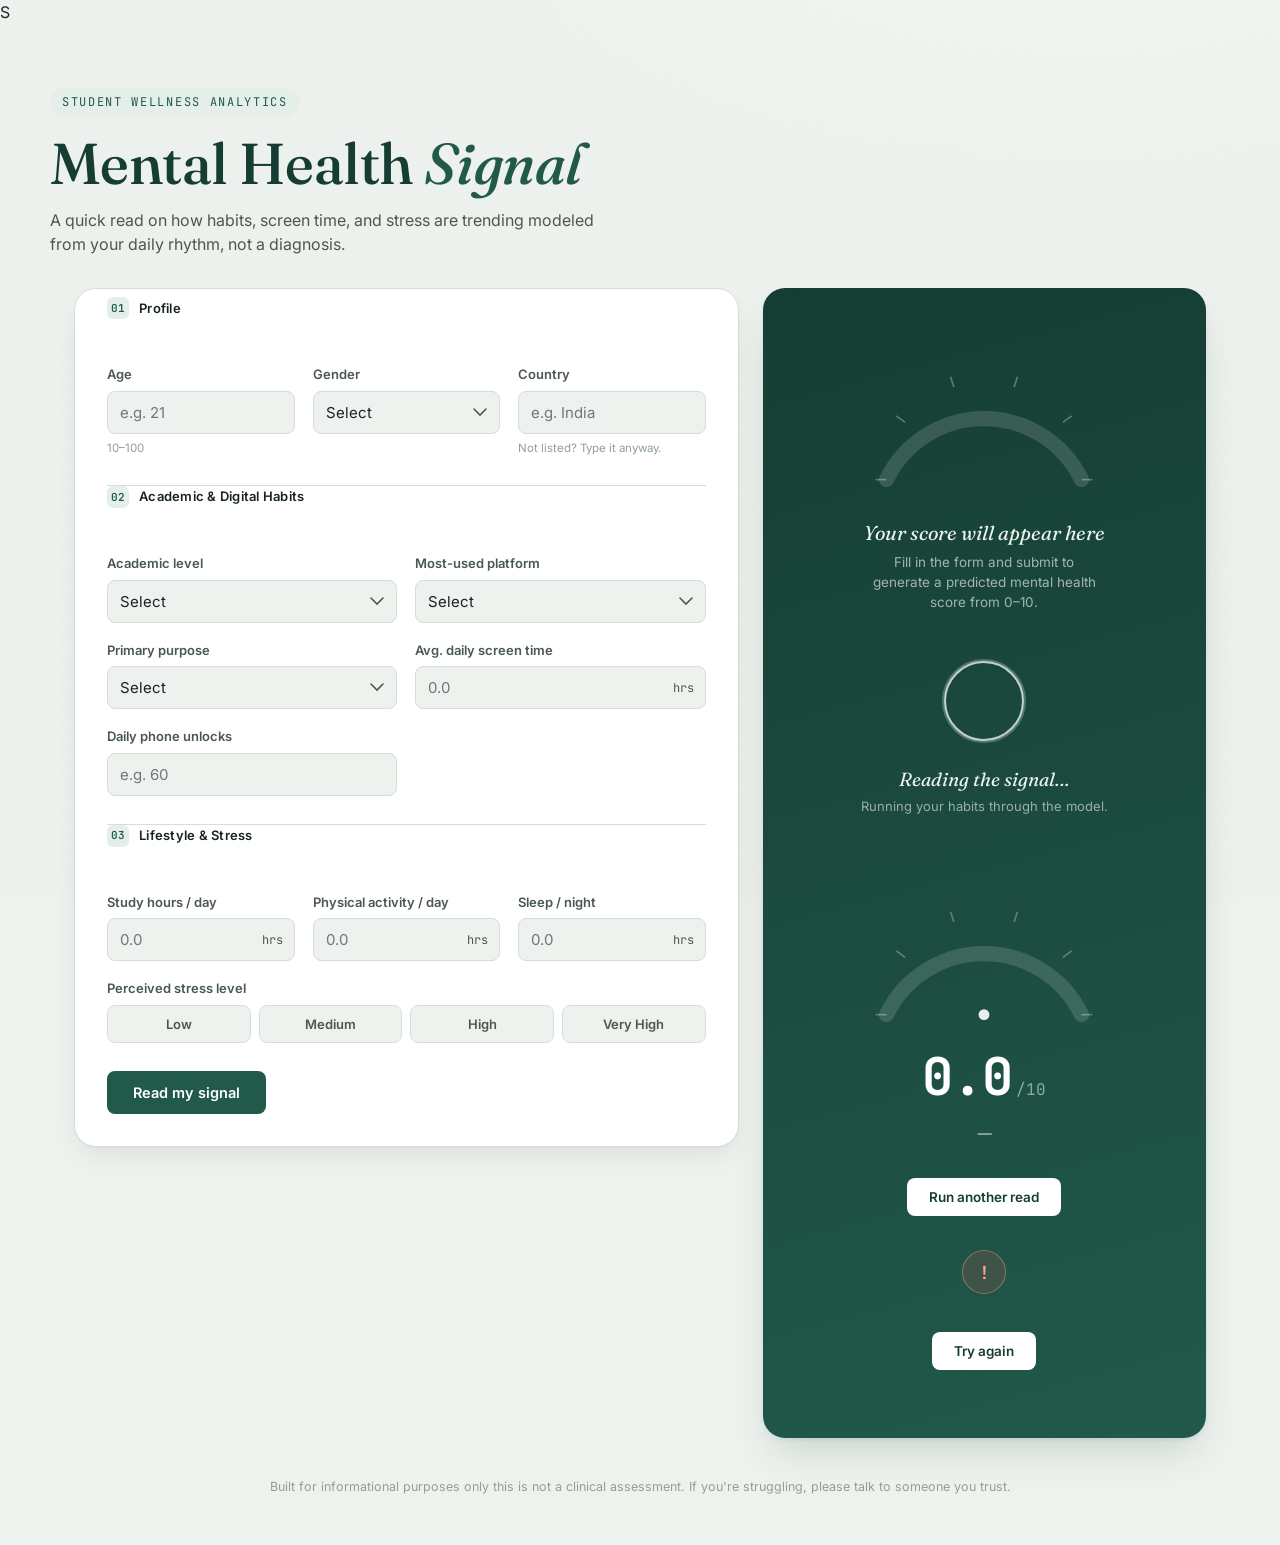
==== commit 31471dd7: "Add files via upload" ====
--- a/index.html
+++ b/index.html
@@ -1,36 +1,23 @@
 <!DOCTYPE html>
 <html lang="en">
 <head>
-  <meta charset="UTF-8" />
-  <meta name="viewport" content="width=device-width, initial-scale=1.0" />
-  <title>Mental Health Signal — Student Wellness Analytics</title>
-  <link rel="preconnect" href="https://fonts.googleapis.com">
-  <link rel="preconnect" href="https://fonts.gstatic.com" crossorigin>
-  <link href="https://fonts.googleapis.com/css2?family=Fraunces:ital,opsz,wght@0,9..144,400;0,9..144,500;0,9..144,600;1,9..144,500&family=Inter:wght@400;500;600;700&family=JetBrains+Mono:wght@400;500;700&display=swap" rel="stylesheet">
-  <link rel="stylesheet" href="style.css" />
-</head>
+<meta charset="UTF-8" />
+<meta name="viewport" content="width=device-width, initial-scale=1.0" />
+<title>Mental Health Signal Student Wellness Analytics</title>
+<link rel="preconnect" href="https://fonts.googleapis.com">
+<link rel="preconnect" href="https://fonts.gstatic.com" crossorigin>
+<link href="https://fonts.googleapis.com/css2?family=Fraunces:ital,opsz,wght@0,9..144,400;0,9..144,500;0,9..144,600;1,9..144,500&family=Inter:wght@400;500;600;700&family=JetBrains+Mono:wght@400;500;700&display=swap" rel="stylesheet">
+<link rel="stylesheet" href="style.css" />
+</head>S
 <body>
 
 <div class="noise-overlay" aria-hidden="true"></div>
 
-<!-- HEADER -->
 <header class="site-header">
   <div class="header-inner">
-    <div>
-      <span class="eyebrow">Student Wellness Analytics</span>
-      <h1 class="title">Mental Health <em>Signal</em></h1>
-      <p class="subtitle">A quick read on how habits, screen time, and stress are trending modeled from your daily rhythm, not a clinical diagnosis.</p>
-    </div>
-
-    <!-- Theme Toggle -->
-    <div class="theme-toggle-container">
-      <span class="theme-label" id="theme-label">Light Mode</span>
-      <button type="button" class="theme-toggle-btn" id="theme-toggle-btn" aria-label="Toggle theme">
-        <span class="toggle-icon sun-icon">☀️</span>
-        <span class="toggle-icon moon-icon">🌙</span>
-        <span class="toggle-thumb"></span>
-      </button>
-    </div>
+    <span class="eyebrow">Student Wellness Analytics</span>
+    <h1 class="title">Mental Health <em>Signal</em></h1>
+    <p class="subtitle">A quick read on how habits, screen time, and stress are trending modeled from your daily rhythm, not a diagnosis.</p>
   </div>
 </header>
 
@@ -38,17 +25,6 @@
 
   <!-- FORM PANEL -->
   <section class="panel form-panel" aria-labelledby="form-heading">
-    <!-- PRESETS -->
-    <div class="presets-bar">
-      <span class="presets-title">Quick Presets:</span>
-      <div class="presets-buttons">
-        <button type="button" class="preset-btn active" data-preset="balanced">Balanced Student</button>
-        <button type="button" class="preset-btn" data-preset="exam">Exams Overdrive</button>
-        <button type="button" class="preset-btn" data-preset="scroller">Late-Night Scroller</button>
-        <button type="button" class="preset-btn" data-preset="athlete">Active & Mindful</button>
-      </div>
-    </div>
-
     <form id="predict-form" novalidate>
 
       <fieldset class="group">
@@ -56,23 +32,22 @@
         <div class="grid grid-3">
           <div class="field">
             <label for="age">Age</label>
-            <input type="number" id="age" name="age" min="10" max="100" step="1" required placeholder="e.g. 21" value="21" />
+            <input type="number" id="age" name="age" min="10" max="100" step="1" required placeholder="e.g. 21" />
             <span class="hint">10–100</span>
             <span class="error-msg" data-for="age"></span>
           </div>
           <div class="field">
             <label for="gender">Gender</label>
             <select id="gender" name="gender" required>
-              <option value="" disabled hidden>Select</option>
-              <option value="Female" selected>Female</option>
+              <option value="" disabled selected hidden>Select</option>
               <option value="Male">Male</option>
-              <option value="Other">Other</option>
+              <option value="Female">Female</option>
             </select>
             <span class="error-msg" data-for="gender"></span>
           </div>
           <div class="field">
             <label for="country">Country</label>
-            <input type="text" id="country" name="country" list="country-list" required placeholder="e.g. India" value="India" autocomplete="off" />
+            <input type="text" id="country" name="country" list="country-list" required placeholder="e.g. India" autocomplete="off" />
             <datalist id="country-list">
               <option value="India"></option>
               <option value="USA"></option>
@@ -81,6 +56,8 @@
               <option value="UK"></option>
               <option value="Germany"></option>
               <option value="Mexico"></option>
+              <option value="Turkey"></option>
+              <option value="France"></option>
             </datalist>
             <span class="hint">Not listed? Type it anyway.</span>
             <span class="error-msg" data-for="country"></span>
@@ -94,9 +71,9 @@
           <div class="field">
             <label for="academic_level">Academic level</label>
             <select id="academic_level" name="academic_level" required>
-              <option value="" disabled hidden>Select</option>
+              <option value="" disabled selected hidden>Select</option>
               <option value="High School">High School</option>
-              <option value="Undergraduate" selected>Undergraduate</option>
+              <option value="Undergraduate">Undergraduate</option>
               <option value="Graduate">Graduate</option>
             </select>
             <span class="error-msg" data-for="academic_level"></span>
@@ -104,24 +81,29 @@
           <div class="field">
             <label for="most_used_platform">Most-used platform</label>
             <select id="most_used_platform" name="most_used_platform" required>
-              <option value="" disabled hidden>Select</option>
-              <option value="Instagram" selected>Instagram</option>
+              <option value="" disabled selected hidden>Select</option>
+              <option value="Facebook">Facebook</option>
+              <option value="Instagram">Instagram</option>
+              <option value="Snapchat">Snapchat</option>
+              <option value="Twitter">Twitter</option>
               <option value="YouTube">YouTube</option>
               <option value="TikTok">TikTok</option>
-              <option value="Snapchat">Snapchat</option>
-              <option value="Twitter">Twitter / X</option>
+              <option value="LinkedIn">LinkedIn</option>
+              <option value="LINE">LINE</option>
+              <option value="KakaoTalk">KakaoTalk</option>
+              <option value="VKontakte">VKontakte</option>
               <option value="WhatsApp">WhatsApp</option>
-              <option value="LinkedIn">LinkedIn</option>
+              <option value="WeChat">WeChat</option>
             </select>
             <span class="error-msg" data-for="most_used_platform"></span>
           </div>
           <div class="field">
             <label for="purpose_of_use">Primary purpose</label>
             <select id="purpose_of_use" name="purpose_of_use" required>
-              <option value="" disabled hidden>Select</option>
-              <option value="Entertainment" selected>Entertainment</option>
+              <option value="" disabled selected hidden>Select</option>
+              <option value="Networking">Networking</option>
               <option value="Education">Education</option>
-              <option value="Networking">Networking</option>
+              <option value="Entertainment">Entertainment</option>
               <option value="News">News</option>
             </select>
             <span class="error-msg" data-for="purpose_of_use"></span>
@@ -129,14 +111,14 @@
           <div class="field">
             <label for="avg_daily_usage_hours">Avg. daily screen time</label>
             <div class="unit-input">
-              <input type="number" id="avg_daily_usage_hours" name="avg_daily_usage_hours" min="0" max="24" step="0.1" required placeholder="0.0" value="4.5" />
+              <input type="number" id="avg_daily_usage_hours" name="avg_daily_usage_hours" min="0" max="24" step="0.1" required placeholder="0.0" />
               <span class="unit">hrs</span>
             </div>
             <span class="error-msg" data-for="avg_daily_usage_hours"></span>
           </div>
-          <div class="field field-span">
+          <div class="field">
             <label for="daily_unlocks">Daily phone unlocks</label>
-            <input type="number" id="daily_unlocks" name="daily_unlocks" min="0" step="1" required placeholder="e.g. 60" value="65" />
+            <input type="number" id="daily_unlocks" name="daily_unlocks" min="0" step="1" required placeholder="e.g. 60" />
             <span class="error-msg" data-for="daily_unlocks"></span>
           </div>
         </div>
@@ -148,7 +130,7 @@
           <div class="field">
             <label for="study_hours">Study hours / day</label>
             <div class="unit-input">
-              <input type="number" id="study_hours" name="study_hours" min="0" max="24" step="0.1" required placeholder="0.0" value="5.0" />
+              <input type="number" id="study_hours" name="study_hours" min="0" max="24" step="0.1" required placeholder="0.0" />
               <span class="unit">hrs</span>
             </div>
             <span class="error-msg" data-for="study_hours"></span>
@@ -156,7 +138,7 @@
           <div class="field">
             <label for="physical_activity_hours">Physical activity / day</label>
             <div class="unit-input">
-              <input type="number" id="physical_activity_hours" name="physical_activity_hours" min="0" max="24" step="0.1" required placeholder="0.0" value="1.0" />
+              <input type="number" id="physical_activity_hours" name="physical_activity_hours" min="0" max="24" step="0.1" required placeholder="0.0" />
               <span class="unit">hrs</span>
             </div>
             <span class="error-msg" data-for="physical_activity_hours"></span>
@@ -164,27 +146,26 @@
           <div class="field">
             <label for="sleep_hours_per_night">Sleep / night</label>
             <div class="unit-input">
-              <input type="number" id="sleep_hours_per_night" name="sleep_hours_per_night" min="0" max="24" step="0.1" required placeholder="0.0" value="7.0" />
+              <input type="number" id="sleep_hours_per_night" name="sleep_hours_per_night" min="0" max="24" step="0.1" required placeholder="0.0" />
               <span class="unit">hrs</span>
             </div>
             <span class="error-msg" data-for="sleep_hours_per_night"></span>
           </div>
           <div class="field field-span">
-            <label>Perceived stress level</label>
-            <div class="segmented" id="stress_level_group">
+            <label for="stress_level">Perceived stress level</label>
+            <div class="segmented" id="stress_level_group" data-name="stress_level">
               <button type="button" class="seg-btn" data-value="Low">Low</button>
-              <button type="button" class="seg-btn active" data-value="Medium">Medium</button>
+              <button type="button" class="seg-btn" data-value="Medium">Medium</button>
               <button type="button" class="seg-btn" data-value="High">High</button>
               <button type="button" class="seg-btn" data-value="Very High">Very High</button>
             </div>
-            <input type="hidden" id="stress_level" name="stress_level" value="Medium" required />
+            <input type="hidden" id="stress_level" name="stress_level" required />
             <span class="error-msg" data-for="stress_level"></span>
           </div>
         </div>
       </fieldset>
 
       <div class="form-footer">
-        <p class="api-note">Runs wellness rhythm predictive model</p>
         <button type="submit" class="submit-btn" id="submit-btn">
           <span class="btn-label">Read my signal</span>
           <span class="btn-spinner" aria-hidden="true"></span>
@@ -197,7 +178,6 @@
   <aside class="panel result-panel" aria-live="polite">
     <div class="result-inner" id="result-inner">
 
-      <!-- IDLE STATE -->
       <div class="state state-idle" id="state-idle">
         <svg class="gauge gauge-idle" viewBox="0 0 240 160" aria-hidden="true">
           <path class="gauge-track" d="M 30 140 A 100 100 0 0 1 210 140" />
@@ -207,21 +187,19 @@
         <p class="idle-copy">Fill in the form and submit to generate a predicted mental health score from 0–10.</p>
       </div>
 
-      <!-- LOADING STATE -->
       <div class="state state-loading" id="state-loading" hidden>
         <div class="pulse-ring"></div>
         <p class="loading-label">Reading the signal…</p>
         <p class="loading-copy">Running your habits through the model.</p>
       </div>
 
-      <!-- RESULT STATE -->
       <div class="state state-result" id="state-result" hidden>
         <svg class="gauge gauge-result" viewBox="0 0 240 160" aria-hidden="true">
           <defs>
             <linearGradient id="gaugeGradient" x1="0%" y1="0%" x2="100%" y2="0%">
-              <stop offset="0%" stop-color="#B85848"/>
-              <stop offset="45%" stop-color="#A67C52"/>
-              <stop offset="100%" stop-color="#5A5A40"/>
+              <stop offset="0%" stop-color="#D9534F"/>
+              <stop offset="45%" stop-color="#E3B341"/>
+              <stop offset="100%" stop-color="#4C9A78"/>
             </linearGradient>
           </defs>
           <path class="gauge-track" d="M 30 140 A 100 100 0 0 1 210 140" />
@@ -235,16 +213,11 @@
         </div>
         <p class="score-band" id="score-band">—</p>
         <p class="score-context" id="score-context"></p>
-
-        <div class="metrics-pills" id="metrics-pills"></div>
-
         <button type="button" class="reset-btn" id="reset-btn">Run another read</button>
       </div>
 
-      <!-- ERROR STATE -->
       <div class="state state-error" id="state-error" hidden>
         <div class="error-icon" aria-hidden="true">!</div>
-        <p class="error-label" id="error-label">Prediction failed</p>
         <p class="error-copy" id="error-copy"></p>
         <button type="button" class="reset-btn" id="error-retry-btn">Try again</button>
       </div>
@@ -255,7 +228,7 @@
 </main>
 
 <footer class="site-footer">
-  <p>Built for informational purposes only — this is not a clinical assessment. If you're struggling, please talk to someone you trust.</p>
+  <p>Built for informational purposes only this is not a clinical assessment. If you're struggling, please talk to someone you trust.</p>
 </footer>
 
 <script src="script.js"></script>
--- a/style.css
+++ b/style.css
@@ -2,394 +2,517 @@
    TOKENS
    ========================================================= */
 :root {
-  --font-display: 'Space Grotesk', 'Inter', sans-serif;
+  --ink:        #182420;
+  --ink-soft:   #4A5850;
+  --paper:      #EEF2EE;
+  --paper-deep: #E2E8E1;
+  --surface:    #FFFFFF;
+  --line:       #D6DED5;
+
+  --pine:       #21594A;
+  --pine-deep:  #163D33;
+  --pine-tint:  #E4EFE9;
+
+  --amber:      #E3B341;
+  --coral:      hwb(2 16% 62%);
+  --sage:       #274236;
+
+  --font-display: 'Fraunces', Georgia, serif;
   --font-body:    'Inter', -apple-system, sans-serif;
   --font-mono:    'JetBrains Mono', 'SFMono-Regular', monospace;
 
-  --radius-sm: 10px;
-  --radius-md: 16px;
-  --radius-lg: 24px;
-  --radius-xl: 28px;
-
-  --cyan:   #5EEAD4;
-  --cyan-2: #22D3EE;
-  --violet: #A78BFA;
-  --indigo: #818CF8;
-  --amber:  #FBBF24;
-  --coral:  #F87171;
-  --grad:   linear-gradient(135deg, var(--cyan) 0%, var(--violet) 100%);
-
-  --ease: cubic-bezier(0.22, 1, 0.36, 1);
-}
-
-/* ---------- dark (default) ---------- */
-[data-theme="dark"] {
-  --bg:        #05070B;
-  --bg-2:      #090C12;
-  --surface:   rgba(255,255,255,0.045);
-  --surface-2: rgba(255,255,255,0.07);
-  --border:    rgba(255,255,255,0.09);
-  --border-hi: rgba(255,255,255,0.16);
-  --ink:       #EAF0F6;
-  --ink-soft:  #97A2B4;
-  --ink-faint: #5C6678;
-  --shadow-card: 0 1px 1px rgba(0,0,0,0.2), 0 24px 48px -20px rgba(0,0,0,0.65);
-  --nav-bg: rgba(5,7,11,0.72);
-}
-
-/* ---------- light ---------- */
-[data-theme="light"] {
-  --bg:        #F4F6FA;
-  --bg-2:      #ECEFF6;
-  --surface:   rgba(255,255,255,0.72);
-  --surface-2: rgba(255,255,255,0.92);
-  --border:    rgba(15,23,42,0.08);
-  --border-hi: rgba(15,23,42,0.14);
-  --ink:       #10131A;
-  --ink-soft:  #545E70;
-  --ink-faint: #8A93A3;
-  --shadow-card: 0 1px 1px rgba(15,23,42,0.03), 0 24px 48px -24px rgba(15,23,42,0.22);
-  --nav-bg: rgba(244,246,250,0.72);
+  --radius-sm: 8px;
+  --radius-md: 14px;
+  --radius-lg: 22px;
+
+  --shadow-card: 0 1px 2px rgba(24,36,32,0.04), 0 12px 28px -8px rgba(24,36,32,0.10);
+  --shadow-lift: 0 2px 4px rgba(24,36,32,0.06), 0 20px 40px -12px rgba(22,61,51,0.20);
 }
 
 * { box-sizing: border-box; }
-html { -webkit-font-smoothing: antialiased; scroll-behavior: smooth; }
+
+html { -webkit-font-smoothing: antialiased; }
 
 body {
   margin: 0;
-  background: var(--bg);
+  background:
+    radial-gradient(1200px 600px at 85% -10%, #F4F8F3 0%, transparent 55%),
+    var(--paper);
   color: var(--ink);
   font-family: var(--font-body);
   line-height: 1.5;
   position: relative;
-  transition: background 0.35s var(--ease), color 0.35s var(--ease);
-}
-
-/* custom scrollbar */
-::-webkit-scrollbar { width: 10px; height: 10px; }
-::-webkit-scrollbar-track { background: transparent; }
-::-webkit-scrollbar-thumb { background: var(--border-hi); border-radius: 10px; border: 2px solid var(--bg); }
-::-webkit-scrollbar-thumb:hover { background: var(--ink-faint); }
-* { scrollbar-width: thin; scrollbar-color: var(--border-hi) transparent; }
-
-/* ambient bg */
-.bg-glow {
-  position: fixed; inset: 0; z-index: 0; pointer-events: none;
-  background:
-    radial-gradient(760px 420px at 82% -6%, rgba(94,234,212,0.16), transparent 60%),
-    radial-gradient(680px 420px at 8% 8%, rgba(167,139,250,0.14), transparent 60%);
-  transition: opacity 0.35s var(--ease);
-}
-[data-theme="light"] .bg-glow { opacity: 0.6; }
-
-.bg-grid {
-  position: fixed; inset: 0; z-index: 0; pointer-events: none; opacity: 0.5;
-  background-image:
-    linear-gradient(var(--border) 1px, transparent 1px),
-    linear-gradient(90deg, var(--border) 1px, transparent 1px);
-  background-size: 64px 64px;
-  mask-image: radial-gradient(1100px 620px at 50% 0%, black, transparent 75%);
-  -webkit-mask-image: radial-gradient(1100px 620px at 50% 0%, black, transparent 75%);
-}
-
-.glass {
+}
+
+.noise-overlay {
+  position: fixed;
+  inset: 0;
+  pointer-events: none;
+  z-index: 0;
+  opacity: 0.025;
+  background-image: url("data:image/svg+xml,%3Csvg xmlns='http://www.w3.org/2000/svg' width='90' height='90'%3E%3Cfilter id='n'%3E%3CfeTurbulence type='fractalNoise' baseFrequency='0.9' numOctaves='2' stitchTiles='stitch'/%3E%3C/filter%3E%3Crect width='100%25' height='100%25' filter='url(%23n)'/%3E%3C/svg%3E");
+}
+
+/* =========================================================
+   HEADER
+   ========================================================= */
+.site-header {
+  padding: 64px 24px 32px;
+  position: relative;
+  z-index: 1;
+}
+
+.header-inner {
+  max-width: 1180px;
+  margin: 0 auto;
+}
+
+.eyebrow {
+  display: inline-block;
+  font-family: var(--font-mono);
+  font-size: 12px;
+  letter-spacing: 0.14em;
+  text-transform: uppercase;
+  color: var(--pine);
+  background: var(--pine-tint);
+  padding: 5px 12px;
+  border-radius: 100px;
+  margin-bottom: 18px;
+}
+
+.title {
+  font-family: var(--font-display);
+  font-weight: 500;
+  font-size: clamp(2.4rem, 5vw, 3.6rem);
+  line-height: 1.05;
+  margin: 0 0 14px;
+  letter-spacing: -0.01em;
+  color: var(--pine-deep);
+}
+
+.title em {
+  font-style: italic;
+  font-weight: 500;
+  color: var(--pine);
+}
+
+.subtitle {
+  max-width: 560px;
+  font-size: 16px;
+  color: var(--ink-soft);
+  margin: 0;
+}
+
+/* =========================================================
+   LAYOUT
+   ========================================================= */
+.layout {
+  max-width: 1180px;
+  margin: 0 auto;
+  padding: 0 24px 40px;
+  display: grid;
+  grid-template-columns: 1.5fr 1fr;
+  gap: 24px;
+  align-items: start;
+  position: relative;
+  z-index: 1;
+}
+
+.panel {
   background: var(--surface);
-  backdrop-filter: blur(20px) saturate(140%);
-  -webkit-backdrop-filter: blur(20px) saturate(140%);
-  border: 1px solid var(--border);
-}
-
-/* =========================================================
-   TOAST
-   ========================================================= */
-.toast-host {
-  position: fixed; top: 84px; right: 20px; z-index: 900;
-  display: flex; flex-direction: column; gap: 10px;
-  width: min(340px, calc(100vw - 40px));
-}
-.toast {
-  display: flex; align-items: flex-start; gap: 10px;
-  padding: 13px 14px; border-radius: var(--radius-sm);
-  background: var(--surface-2); backdrop-filter: blur(16px);
-  border: 1px solid var(--border-hi);
+  border-radius: var(--radius-lg);
+  border: 1px solid var(--line);
   box-shadow: var(--shadow-card);
-  animation: toast-in 0.32s var(--ease);
-  font-size: 13px; color: var(--ink);
-}
-.toast.leaving { animation: toast-out 0.28s var(--ease) forwards; }
-.toast-icon { flex-shrink: 0; width: 18px; height: 18px; margin-top: 1px; }
-.toast.success .toast-icon { color: var(--cyan); }
-.toast.error .toast-icon { color: var(--coral); }
-.toast-body strong { display: block; font-weight: 600; margin-bottom: 2px; }
-.toast-body span { color: var(--ink-soft); }
-@keyframes toast-in { from { opacity: 0; transform: translateY(-8px) scale(0.97); } to { opacity: 1; transform: none; } }
-@keyframes toast-out { to { opacity: 0; transform: translateX(12px) scale(0.97); } }
-
-/* =========================================================
-   TOPNAV
-   ========================================================= */
-.topnav {
-  position: sticky; top: 0; z-index: 100;
-  background: var(--nav-bg);
-  backdrop-filter: blur(16px) saturate(140%);
-  -webkit-backdrop-filter: blur(16px) saturate(140%);
-  border-bottom: 1px solid var(--border);
-}
-.topnav-inner {
-  max-width: 1180px; margin: 0 auto; padding: 14px 24px;
-  display: flex; align-items: center; justify-content: space-between; gap: 16px;
-}
-.brand { display: flex; align-items: center; gap: 9px; }
-.brand-mark { width: 26px; height: 26px; display: inline-flex; }
-.brand-mark svg { width: 100%; height: 100%; }
-.brand-name { font-family: var(--font-display); font-weight: 700; font-size: 17px; letter-spacing: -0.01em; }
-.brand-tag {
-  font-family: var(--font-mono); font-size: 10.5px; color: var(--ink-faint);
-  border: 1px solid var(--border); padding: 2px 7px; border-radius: 100px;
-  margin-left: 2px; letter-spacing: 0.02em;
-}
-.topnav-status { display: flex; align-items: center; gap: 7px; font-size: 12.5px; color: var(--ink-soft); }
-.status-dot { width: 7px; height: 7px; border-radius: 50%; background: var(--cyan); box-shadow: 0 0 0 3px rgba(94,234,212,0.18); animation: dot-breathe 2.4s ease-in-out infinite; }
-.status-dot.offline { background: var(--coral); box-shadow: 0 0 0 3px rgba(248,113,113,0.18); }
-@keyframes dot-breathe { 0%,100% { opacity: 1; } 50% { opacity: 0.45; } }
-.icon-btn {
-  width: 36px; height: 36px; border-radius: 10px; border: 1px solid var(--border);
-  background: var(--surface); color: var(--ink-soft); display: inline-flex; align-items: center; justify-content: center;
-  cursor: pointer; transition: all 0.15s var(--ease);
-}
-.icon-btn:hover { color: var(--ink); border-color: var(--border-hi); transform: translateY(-1px); }
-.icon-btn svg { width: 17px; height: 17px; }
-.icon-btn .icon-moon { display: none; }
-[data-theme="light"] .icon-btn .icon-sun { display: none; }
-[data-theme="light"] .icon-btn .icon-moon { display: block; }
-
-/* =========================================================
-   HERO
-   ========================================================= */
-.hero { position: relative; z-index: 1; padding: 68px 24px 40px; }
-.hero-inner { max-width: 1180px; margin: 0 auto; }
-.hero-eyebrow {
-  display: inline-flex; align-items: center; gap: 8px;
-  font-family: var(--font-mono); font-size: 12px; letter-spacing: 0.03em;
-  color: var(--cyan); background: rgba(94,234,212,0.09);
-  border: 1px solid rgba(94,234,212,0.22);
-  padding: 6px 13px 6px 10px; border-radius: 100px; margin-bottom: 22px;
-}
-.eyebrow-pulse { width: 6px; height: 6px; border-radius: 50%; background: var(--cyan); animation: dot-breathe 2s ease-in-out infinite; }
-.hero-title {
-  font-family: var(--font-display); font-weight: 600; font-size: clamp(2.3rem, 4.6vw, 3.5rem);
-  line-height: 1.08; margin: 0 0 18px; letter-spacing: -0.02em; max-width: 780px;
-}
-.hero-title em {
-  font-style: normal; background: var(--grad); -webkit-background-clip: text; background-clip: text; color: transparent;
-}
-.hero-sub { max-width: 540px; font-size: 16px; color: var(--ink-soft); margin: 0 0 30px; }
-.hero-stats { display: flex; align-items: center; gap: 22px; flex-wrap: wrap; }
-.hero-stat { display: flex; flex-direction: column; gap: 2px; }
-.hero-stat-num { font-family: var(--font-mono); font-weight: 700; font-size: 21px; }
-.hero-stat-label { font-size: 12px; color: var(--ink-faint); }
-.hero-stat-divider { width: 1px; height: 30px; background: var(--border); }
-
-/* =========================================================
-   LAYOUT
-   ========================================================= */
-.layout {
-  max-width: 1180px; margin: 0 auto; padding: 0 24px 48px;
-  display: grid; grid-template-columns: 1.5fr 1fr; gap: 22px; align-items: start;
-  position: relative; z-index: 1;
-}
-
-.panel {
-  border-radius: var(--radius-xl);
-  box-shadow: var(--shadow-card);
-  animation: panel-in 0.5s var(--ease) both;
-}
-@keyframes panel-in { from { opacity: 0; transform: translateY(14px); } to { opacity: 1; transform: none; } }
-.form-panel { padding: 26px 30px 30px; animation-delay: 0.03s; }
-.result-panel { animation-delay: 0.12s; }
-
-.panel-head { display: flex; align-items: flex-start; justify-content: space-between; gap: 12px; margin-bottom: 22px; padding-bottom: 20px; border-bottom: 1px solid var(--border); }
-.panel-title { font-family: var(--font-display); font-size: 19px; font-weight: 600; margin: 0 0 3px; letter-spacing: -0.01em; }
-.panel-sub { font-size: 13px; color: var(--ink-soft); margin: 0; }
-.panel-badge { font-family: var(--font-mono); font-size: 11px; color: var(--ink-soft); border: 1px solid var(--border); padding: 5px 10px; border-radius: 100px; white-space: nowrap; }
+}
+
+.form-panel { padding: 8px 32px 32px; }
+
+.result-panel {
+  position: sticky;
+  top: 24px;
+  min-height: 520px;
+  background: linear-gradient(165deg, var(--pine-deep) 0%, var(--pine) 100%);
+  border: none;
+  box-shadow: var(--shadow-lift);
+  display: flex;
+  color: #EAF3EE;
+}
 
 /* =========================================================
    FORM
    ========================================================= */
-fieldset.group { border: none; margin: 0; padding: 22px 0; border-bottom: 1px solid var(--border); }
-fieldset.group:first-of-type { padding-top: 0; }
-fieldset.group:last-of-type { border-bottom: none; padding-bottom: 4px; }
+fieldset.group {
+  border: none;
+  margin: 0;
+  padding: 28px 0;
+  border-bottom: 1px solid var(--line);
+}
+fieldset.group:last-of-type { border-bottom: none; padding-bottom: 8px; }
 
 legend {
-  font-family: var(--font-body); font-weight: 600; font-size: 13px; color: var(--ink);
-  display: flex; align-items: center; gap: 9px; padding: 0; margin-bottom: 18px;
-}
-.legend-dot {
-  width: 9px; height: 9px; border-radius: 50%;
-  background: linear-gradient(135deg, var(--dot-c1), var(--dot-c2));
-  box-shadow: 0 0 0 4px color-mix(in srgb, var(--dot-c1) 14%, transparent);
-}
-
-.grid { display: grid; gap: 16px; }
+  font-family: var(--font-body);
+  font-weight: 600;
+  font-size: 13px;
+  letter-spacing: 0.02em;
+  color: var(--ink);
+  display: flex;
+  align-items: center;
+  gap: 10px;
+  padding: 0;
+  margin-bottom: 18px;
+}
+
+.legend-index {
+  font-family: var(--font-mono);
+  font-size: 11px;
+  color: var(--pine);
+  background: var(--pine-tint);
+  width: 22px;
+  height: 22px;
+  border-radius: 6px;
+  display: inline-flex;
+  align-items: center;
+  justify-content: center;
+}
+
+.grid {
+  display: grid;
+  gap: 18px;
+}
 .grid-2 { grid-template-columns: repeat(2, 1fr); }
 .grid-3 { grid-template-columns: repeat(3, 1fr); }
 
 .field { display: flex; flex-direction: column; gap: 6px; position: relative; }
 .field-span { grid-column: 1 / -1; }
 
-label { font-size: 12.5px; font-weight: 600; color: var(--ink-soft); }
-
-input[type="text"], input[type="number"], select {
-  font-family: var(--font-body); font-size: 14.5px; color: var(--ink);
-  background: var(--bg-2); border: 1.5px solid var(--border); border-radius: var(--radius-sm);
-  padding: 11px 12px; width: 100%; appearance: none;
-  transition: border-color 0.15s var(--ease), box-shadow 0.15s var(--ease), background 0.15s var(--ease);
-}
+label {
+  font-size: 13px;
+  font-weight: 600;
+  color: var(--ink-soft);
+}
+
+input[type="text"],
+input[type="number"],
 select {
-  background-image: url("data:image/svg+xml,%3Csvg xmlns='http://www.w3.org/2000/svg' width='14' height='9'%3E%3Cpath d='M1 1l6 6 6-6' stroke='%2397A2B4' stroke-width='1.6' fill='none' stroke-linecap='round'/%3E%3C/svg%3E");
-  background-repeat: no-repeat; background-position: right 12px center; padding-right: 34px; cursor: pointer;
-}
-input::placeholder { color: var(--ink-faint); }
-input:hover, select:hover { border-color: var(--border-hi); }
-input:focus, select:focus { outline: none; border-color: var(--cyan-2); box-shadow: 0 0 0 3.5px rgba(34,211,238,0.14); }
-.field.field-error input, .field.field-error select { border-color: var(--coral); box-shadow: 0 0 0 3.5px rgba(248,113,113,0.12); }
+  font-family: var(--font-body);
+  font-size: 15px;
+  color: var(--ink);
+  background: var(--paper);
+  border: 1.5px solid var(--line);
+  border-radius: var(--radius-sm);
+  padding: 11px 12px;
+  width: 100%;
+  transition: border-color 0.15s ease, background 0.15s ease, box-shadow 0.15s ease;
+  appearance: none;
+}
+
+select {
+  background-image: url("data:image/svg+xml,%3Csvg xmlns='http://www.w3.org/2000/svg' width='14' height='9'%3E%3Cpath d='M1 1l6 6 6-6' stroke='%234A5850' stroke-width='1.6' fill='none' stroke-linecap='round'/%3E%3C/svg%3E");
+  background-repeat: no-repeat;
+  background-position: right 12px center;
+  padding-right: 34px;
+  cursor: pointer;
+}
+
+input:hover, select:hover { border-color: #B9C6B7; }
+
+input:focus, select:focus {
+  outline: none;
+  border-color: var(--pine);
+  background: var(--surface);
+  box-shadow: 0 0 0 3px var(--pine-tint);
+}
+
+input:invalid:not(:placeholder-shown):not(:focus) {
+  border-color: var(--coral);
+}
+
+.field.field-error input,
+.field.field-error select {
+  border-color: var(--coral);
+  background: #FBEEEE;
+}
 
 .unit-input { position: relative; }
-.unit-input input { padding-right: 46px; }
-.unit-input .unit { position: absolute; right: 12px; top: 50%; transform: translateY(-50%); font-family: var(--font-mono); font-size: 11.5px; color: var(--ink-faint); pointer-events: none; }
-
-.hint { font-size: 11px; color: var(--ink-faint); }
-.error-msg { font-size: 11.5px; color: var(--coral); min-height: 0; display: none; }
+.unit-input input { padding-right: 44px; }
+.unit-input .unit {
+  position: absolute;
+  right: 12px;
+  top: 50%;
+  transform: translateY(-50%);
+  font-family: var(--font-mono);
+  font-size: 12px;
+  color: var(--ink-soft);
+  pointer-events: none;
+}
+
+.hint {
+  font-size: 11.5px;
+  color: #90A096;
+}
+
+.error-msg {
+  font-size: 12px;
+  color: var(--coral);
+  min-height: 0;
+  display: none;
+}
 .field.field-error .error-msg { display: block; }
 
-.segmented { display: grid; grid-template-columns: repeat(4, 1fr); gap: 8px; }
+/* segmented control for stress level */
+.segmented {
+  display: grid;
+  grid-template-columns: repeat(4, 1fr);
+  gap: 8px;
+}
+
 .seg-btn {
-  font-family: var(--font-body); font-size: 12.5px; font-weight: 600; color: var(--ink-soft);
-  background: var(--bg-2); border: 1.5px solid var(--border); border-radius: var(--radius-sm);
-  padding: 10px 6px; cursor: pointer; transition: all 0.15s var(--ease);
-}
-.seg-btn:hover { border-color: var(--border-hi); color: var(--ink); }
-.seg-btn.active { background: var(--grad); border-color: transparent; color: #06110E; }
-.seg-btn[data-value="High"].active { background: linear-gradient(135deg, var(--amber), #FB923C); color: #2B1600; }
-.seg-btn[data-value="Very High"].active { background: linear-gradient(135deg, var(--coral), #F43F5E); color: #2B0808; }
-
-.form-footer { display: flex; align-items: center; justify-content: space-between; gap: 16px; padding-top: 20px; }
-.api-note { font-family: var(--font-mono); font-size: 11px; color: var(--ink-faint); margin: 0; }
-.api-note code { background: var(--bg-2); padding: 2px 6px; border-radius: 4px; border: 1px solid var(--border); }
+  font-family: var(--font-body);
+  font-size: 13px;
+  font-weight: 600;
+  color: var(--ink-soft);
+  background: var(--paper);
+  border: 1.5px solid var(--line);
+  border-radius: var(--radius-sm);
+  padding: 10px 8px;
+  cursor: pointer;
+  transition: all 0.15s ease;
+}
+.seg-btn:hover { border-color: #B9C6B7; color: var(--ink); }
+.seg-btn.active {
+  background: var(--pine);
+  border-color: var(--pine);
+  color: #fff;
+}
+.seg-btn[data-value="Very High"].active { background: var(--coral); border-color: var(--coral); }
+.seg-btn[data-value="High"].active { background: #C97C3B; border-color: #C97C3B; }
+
+/* footer / submit */
+.form-footer {
+  display: flex;
+  align-items: center;
+  justify-content: space-between;
+  gap: 16px;
+  padding-top: 20px;
+}
+
+.api-note {
+  font-family: var(--font-mono);
+  font-size: 11.5px;
+  color: #90A096;
+  margin: 0;
+}
+.api-note code {
+  background: var(--paper-deep);
+  padding: 2px 5px;
+  border-radius: 4px;
+}
 
 .submit-btn {
-  position: relative; font-family: var(--font-body); font-weight: 600; font-size: 14px; color: #06110E;
-  background: var(--grad); border: none; border-radius: var(--radius-sm); padding: 13px 22px;
-  cursor: pointer; display: inline-flex; align-items: center; gap: 9px; white-space: nowrap;
-  box-shadow: 0 10px 26px -10px rgba(94,234,212,0.45);
-  transition: transform 0.15s var(--ease), box-shadow 0.15s var(--ease), opacity 0.15s var(--ease);
-}
-.submit-btn:hover { transform: translateY(-1px); box-shadow: 0 14px 32px -10px rgba(94,234,212,0.55); }
-.submit-btn:active { transform: translateY(0) scale(0.98); }
-.submit-btn:disabled { opacity: 0.7; cursor: progress; transform: none; }
-.btn-icon { width: 15px; height: 15px; }
-.btn-spinner { display: none; width: 13px; height: 13px; border-radius: 50%; border: 2px solid rgba(6,17,14,0.3); border-top-color: #06110E; animation: spin 0.7s linear infinite; }
+  position: relative;
+  font-family: var(--font-body);
+  font-weight: 600;
+  font-size: 14.5px;
+  color: #fff;
+  background: var(--pine);
+  border: none;
+  border-radius: var(--radius-sm);
+  padding: 13px 26px;
+  cursor: pointer;
+  display: inline-flex;
+  align-items: center;
+  gap: 10px;
+  transition: background 0.15s ease, transform 0.1s ease;
+  white-space: nowrap;
+}
+.submit-btn:hover { background: var(--pine-deep); }
+.submit-btn:active { transform: scale(0.98); }
+.submit-btn:disabled { opacity: 0.75; cursor: progress; }
+
+.btn-spinner {
+  display: none;
+  width: 14px;
+  height: 14px;
+  border-radius: 50%;
+  border: 2px solid rgba(255,255,255,0.35);
+  border-top-color: #fff;
+  animation: spin 0.7s linear infinite;
+}
 .submit-btn.loading .btn-label { opacity: 0.85; }
 .submit-btn.loading .btn-spinner { display: inline-block; }
-.submit-btn.loading .btn-icon { display: none; }
+
 @keyframes spin { to { transform: rotate(360deg); } }
 
 /* =========================================================
    RESULT PANEL
    ========================================================= */
-.result-panel { position: sticky; top: 84px; min-height: 540px; display: flex; overflow: hidden; }
-.result-inner { width: 100%; padding: 34px 30px; display: flex; flex-direction: column; align-items: center; text-align: center; gap: 6px; }
+.result-inner {
+  width: 100%;
+  padding: 40px 32px;
+  display: flex;
+  flex-direction: column;
+  align-items: center;
+  text-align: center;
+  gap: 6px;
+}
+
 .state { width: 100%; display: flex; flex-direction: column; align-items: center; }
 
-/* idle */
-.idle-orb { position: relative; width: 120px; height: 120px; margin-bottom: 18px; display: flex; align-items: center; justify-content: center; }
-.orb-ring { position: absolute; inset: 0; animation: spin-slow 18s linear infinite; }
-.orb-glyph { width: 30px; height: 30px; opacity: 0.9; }
-@keyframes spin-slow { to { transform: rotate(360deg); } }
-.idle-label { font-family: var(--font-display); font-size: 18px; font-weight: 600; margin: 0 0 6px; }
-.idle-copy { font-size: 13px; color: var(--ink-soft); max-width: 240px; margin: 0 0 20px; }
-.idle-legend { display: flex; flex-direction: column; gap: 8px; font-size: 12px; color: var(--ink-soft); align-self: stretch; text-align: left; background: var(--bg-2); border: 1px solid var(--border); border-radius: var(--radius-sm); padding: 12px 14px; }
-.idle-legend span { display: flex; align-items: center; gap: 8px; }
-.dot { width: 7px; height: 7px; border-radius: 50%; display: inline-block; flex-shrink: 0; }
-.dot-low { background: var(--coral); } .dot-mid { background: var(--amber); } .dot-high { background: var(--cyan); }
-
-/* skeleton loading */
-.state-loading { padding: 26px 0 6px; align-items: center; }
-.skel { background: linear-gradient(100deg, var(--surface-2) 30%, var(--border-hi) 45%, var(--surface-2) 60%); background-size: 220% 100%; animation: skel-sheen 1.4s ease-in-out infinite; border-radius: 10px; }
-.skel-circle { width: 128px; height: 76px; border-radius: 76px 76px 0 0; margin-bottom: 22px; }
-.skel-line { height: 12px; margin-bottom: 10px; }
-.skel-line-lg { width: 60%; height: 30px; border-radius: 8px; }
-.skel-line-md { width: 45%; }
-.skel-line-sm { width: 70%; margin-bottom: 22px; }
-@keyframes skel-sheen { 0% { background-position: 160% 0; } 100% { background-position: -60% 0; } }
-.loading-label { font-family: var(--font-display); font-size: 15px; color: var(--ink-soft); display: flex; align-items: center; gap: 9px; margin: 0; }
-.loading-dots { display: inline-flex; gap: 3px; }
-.loading-dots i { width: 5px; height: 5px; border-radius: 50%; background: var(--cyan); animation: dot-bounce 1s ease-in-out infinite; }
-.loading-dots i:nth-child(2) { animation-delay: 0.15s; } .loading-dots i:nth-child(3) { animation-delay: 0.3s; }
-@keyframes dot-bounce { 0%,60%,100% { transform: translateY(0); opacity: 0.5; } 30% { transform: translateY(-4px); opacity: 1; } }
-
-/* confidence chip */
-.confidence-chip {
-  display: inline-flex; align-items: center; gap: 6px; font-family: var(--font-mono); font-size: 11px;
-  color: var(--ink-soft); background: var(--bg-2); border: 1px solid var(--border);
-  padding: 5px 11px; border-radius: 100px; margin-bottom: 14px;
-}
-.confidence-chip svg { color: var(--cyan); }
-
 /* gauge */
-.gauge { width: 100%; max-width: 250px; overflow: visible; margin-bottom: 6px; }
-.gauge-track { fill: none; stroke: var(--border); stroke-width: 13; stroke-linecap: round; }
+.gauge { width: 100%; max-width: 260px; overflow: visible; margin-bottom: 8px; }
+.gauge-track {
+  fill: none;
+  stroke: rgba(255,255,255,0.14);
+  stroke-width: 14;
+  stroke-linecap: round;
+}
 .gauge-fill {
-  fill: none; stroke: url(#gaugeGradient); stroke-width: 13; stroke-linecap: round;
-  stroke-dasharray: 314; stroke-dashoffset: 314; transition: stroke-dashoffset 1.15s var(--ease);
-}
-.gauge-needle-hub { fill: var(--ink); opacity: 0.85; }
-.gauge-ticks line { stroke: var(--border-hi); stroke-width: 1.5; }
-
-.score-readout { display: flex; align-items: baseline; gap: 4px; margin-top: -4px; }
-.score-number { font-family: var(--font-mono); font-weight: 700; font-size: 50px; letter-spacing: -0.02em; }
-.score-max { font-family: var(--font-mono); font-size: 15px; color: var(--ink-faint); }
-.score-band { font-family: var(--font-display); font-size: 18px; font-weight: 600; margin: 3px 0 8px; }
-.score-context { font-size: 13px; color: var(--ink-soft); max-width: 250px; margin: 0 0 22px; }
-
-.result-actions { display: flex; gap: 10px; }
-.reset-btn, .ghost-btn {
-  font-family: var(--font-body); font-weight: 600; font-size: 13px; border-radius: var(--radius-sm);
-  padding: 11px 18px; cursor: pointer; transition: transform 0.12s var(--ease), box-shadow 0.15s var(--ease), background 0.15s var(--ease);
-}
-.reset-btn { color: #06110E; background: var(--grad); border: none; box-shadow: 0 8px 22px -10px rgba(94,234,212,0.5); }
-.reset-btn:hover { transform: translateY(-1px); box-shadow: 0 12px 26px -10px rgba(94,234,212,0.6); }
-.ghost-btn { color: var(--ink); background: transparent; border: 1.5px solid var(--border); }
-.ghost-btn:hover { border-color: var(--border-hi); background: var(--surface); }
-.reset-btn:active, .ghost-btn:active { transform: scale(0.97); }
+  fill: none;
+  stroke: url(#gaugeGradient);
+  stroke-width: 14;
+  stroke-linecap: round;
+  stroke-dasharray: 314;
+  stroke-dashoffset: 314;
+  transition: stroke-dashoffset 1.1s cubic-bezier(0.22, 1, 0.36, 1);
+}
+.gauge-needle-hub { fill: #fff; opacity: 0.9; }
+.gauge-ticks line { stroke: rgba(255,255,255,0.3); stroke-width: 1.5; }
+
+.idle-label {
+  font-family: var(--font-display);
+  font-size: 20px;
+  font-style: italic;
+  color: #EAF3EE;
+  margin: 8px 0 4px;
+}
+.idle-copy {
+  font-size: 13.5px;
+  color: rgba(234,243,238,0.65);
+  max-width: 230px;
+  margin: 0;
+}
+
+/* loading */
+.state-loading { padding: 40px 0; }
+.pulse-ring {
+  width: 84px;
+  height: 84px;
+  border-radius: 50%;
+  border: 2px solid rgba(255,255,255,0.25);
+  position: relative;
+  margin-bottom: 22px;
+}
+.pulse-ring::before, .pulse-ring::after {
+  content: "";
+  position: absolute;
+  inset: 0;
+  border-radius: 50%;
+  border: 2px solid rgba(234,243,238,0.55);
+  animation: pulse-out 1.8s ease-out infinite;
+}
+.pulse-ring::after { animation-delay: 0.6s; }
+@keyframes pulse-out {
+  0% { transform: scale(0.6); opacity: 0.9; }
+  100% { transform: scale(1.9); opacity: 0; }
+}
+.loading-label {
+  font-family: var(--font-display);
+  font-style: italic;
+  font-size: 19px;
+  margin: 0 0 4px;
+}
+.loading-copy { font-size: 13px; color: rgba(234,243,238,0.6); margin: 0; }
+
+/* result */
+.score-readout {
+  display: flex;
+  align-items: baseline;
+  gap: 4px;
+  margin-top: -6px;
+}
+.score-number {
+  font-family: var(--font-mono);
+  font-weight: 700;
+  font-size: 52px;
+  color: #fff;
+  letter-spacing: -0.02em;
+}
+.score-max { font-family: var(--font-mono); font-size: 16px; color: rgba(234,243,238,0.55); }
+
+.score-band {
+  font-family: var(--font-display);
+  font-style: italic;
+  font-size: 19px;
+  margin: 2px 0 10px;
+}
+.score-context {
+  font-size: 13px;
+  color: rgba(234,243,238,0.7);
+  max-width: 250px;
+  margin: 0 0 22px;
+}
+
+.reset-btn {
+  font-family: var(--font-body);
+  font-weight: 600;
+  font-size: 13.5px;
+  color: var(--pine-deep);
+  background: #fff;
+  border: none;
+  border-radius: var(--radius-sm);
+  padding: 11px 22px;
+  cursor: pointer;
+  transition: transform 0.1s ease, box-shadow 0.15s ease;
+}
+.reset-btn:hover { box-shadow: 0 6px 16px rgba(0,0,0,0.18); }
+.reset-btn:active { transform: scale(0.98); }
 
 /* error state */
-.state-error { padding: 30px 0; }
+.state-error { padding: 28px 0; }
 .error-icon {
-  width: 46px; height: 46px; border-radius: 50%; background: rgba(248,113,113,0.14); color: var(--coral);
-  border: 1.5px solid rgba(248,113,113,0.3); display: flex; align-items: center; justify-content: center; margin-bottom: 16px;
-}
-.error-label { font-family: var(--font-display); font-size: 17px; font-weight: 600; margin: 0 0 6px; }
-.error-copy { font-size: 13px; color: var(--ink-soft); max-width: 250px; margin: 0 0 22px; }
-
-/* =========================================================
-   FAB
-   ========================================================= */
-.fab {
-  position: fixed; right: 22px; bottom: 22px; z-index: 200;
-  width: 46px; height: 46px; border-radius: 50%; border: 1px solid var(--border-hi);
-  background: var(--surface-2); backdrop-filter: blur(14px); color: var(--ink);
-  display: flex; align-items: center; justify-content: center; cursor: pointer;
-  box-shadow: var(--shadow-card); transition: transform 0.15s var(--ease), opacity 0.2s var(--ease);
-}
-.fab:hover { transform: translateY(-2px); }
-.fab svg { width: 18px; height: 18px; }
+  width: 44px;
+  height: 44px;
+  border-radius: 50%;
+  background: rgba(217,83,79,0.18);
+  color: #FF9B95;
+  border: 1.5px solid rgba(255,155,149,0.4);
+  display: flex;
+  align-items: center;
+  justify-content: center;
+  font-family: var(--font-mono);
+  font-weight: 700;
+  font-size: 18px;
+  margin-bottom: 16px;
+}
+.error-label {
+  font-family: var(--font-display);
+  font-style: italic;
+  font-size: 19px;
+  margin: 0 0 6px;
+}
+.error-copy {
+  font-size: 13px;
+  color: rgba(234,243,238,0.7);
+  max-width: 250px;
+  margin: 0 0 22px;
+}
 
 /* =========================================================
    FOOTER
    ========================================================= */
-.site-footer { max-width: 1180px; margin: 0 auto; padding: 0 24px 48px; position: relative; z-index: 1; }
-.site-footer p { font-size: 12px; color: var(--ink-faint); text-align: center; margin: 0; line-height: 1.6; }
+.site-footer {
+  max-width: 1180px;
+  margin: 0 auto;
+  padding: 0 24px 48px;
+  position: relative;
+  z-index: 1;
+}
+.site-footer p {
+  font-size: 12.5px;
+  color: #90A096;
+  text-align: center;
+  margin: 0;
+}
 
 /* =========================================================
    RESPONSIVE
@@ -398,24 +521,19 @@
   .layout { grid-template-columns: 1fr; }
   .result-panel { position: static; min-height: 420px; }
   .grid-3 { grid-template-columns: repeat(2, 1fr); }
-  .hero-stats { gap: 16px; }
 }
 
 @media (max-width: 560px) {
-  .hero { padding: 40px 16px 28px; }
-  .hero-eyebrow { font-size: 11px; }
+  .site-header { padding: 44px 16px 24px; }
   .layout { padding: 0 16px 32px; gap: 16px; }
-  .form-panel { padding: 20px 18px 24px; }
+  .form-panel { padding: 4px 20px 24px; }
   .grid-2, .grid-3 { grid-template-columns: 1fr; }
   .segmented { grid-template-columns: repeat(2, 1fr); }
   .form-footer { flex-direction: column; align-items: stretch; gap: 14px; }
   .submit-btn { justify-content: center; }
   .api-note { text-align: center; }
-  .topnav-status .status-text { display: none; }
-  .brand-tag { display: none; }
-  .fab { right: 16px; bottom: 16px; }
 }
 
 @media (prefers-reduced-motion: reduce) {
-  * { animation-duration: 0.001ms !important; transition-duration: 0.001ms !important; scroll-behavior: auto !important; }
-}+  * { animation-duration: 0.001ms !important; transition-duration: 0.001ms !important; }
+}
